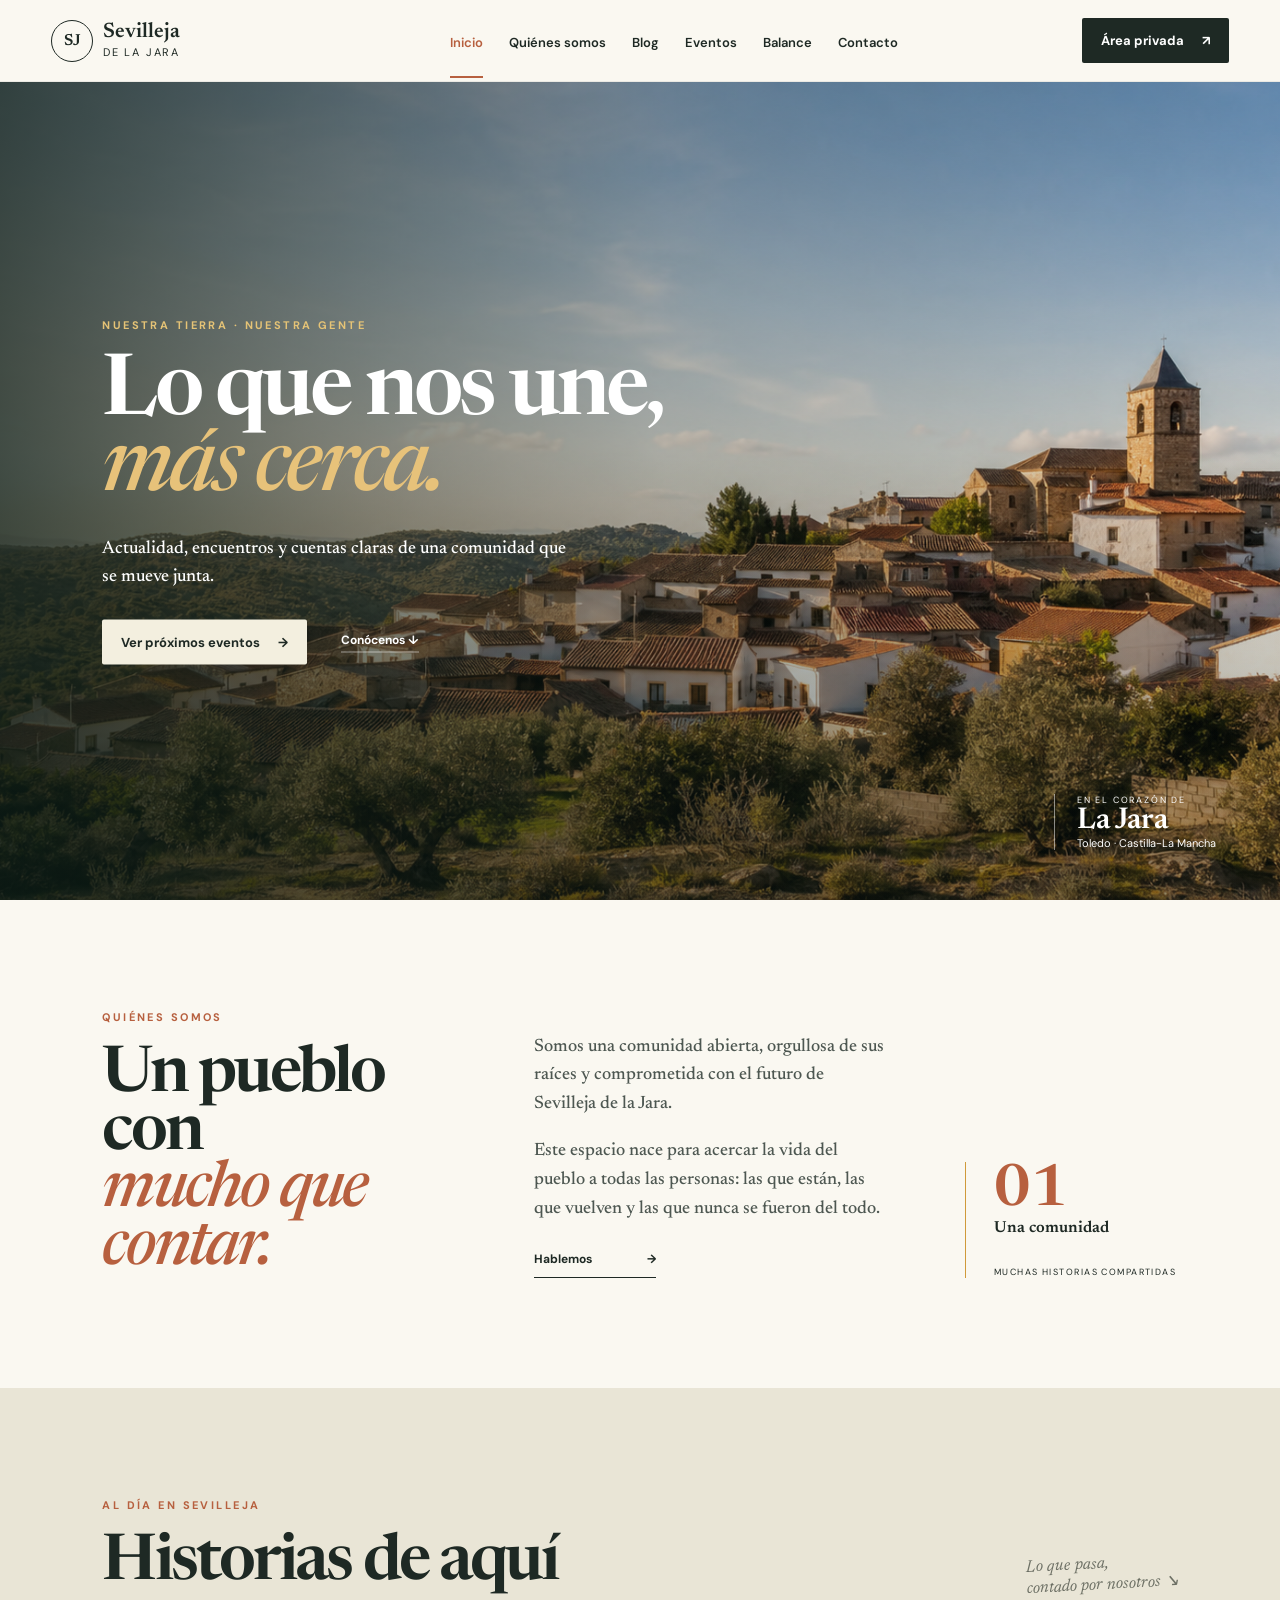
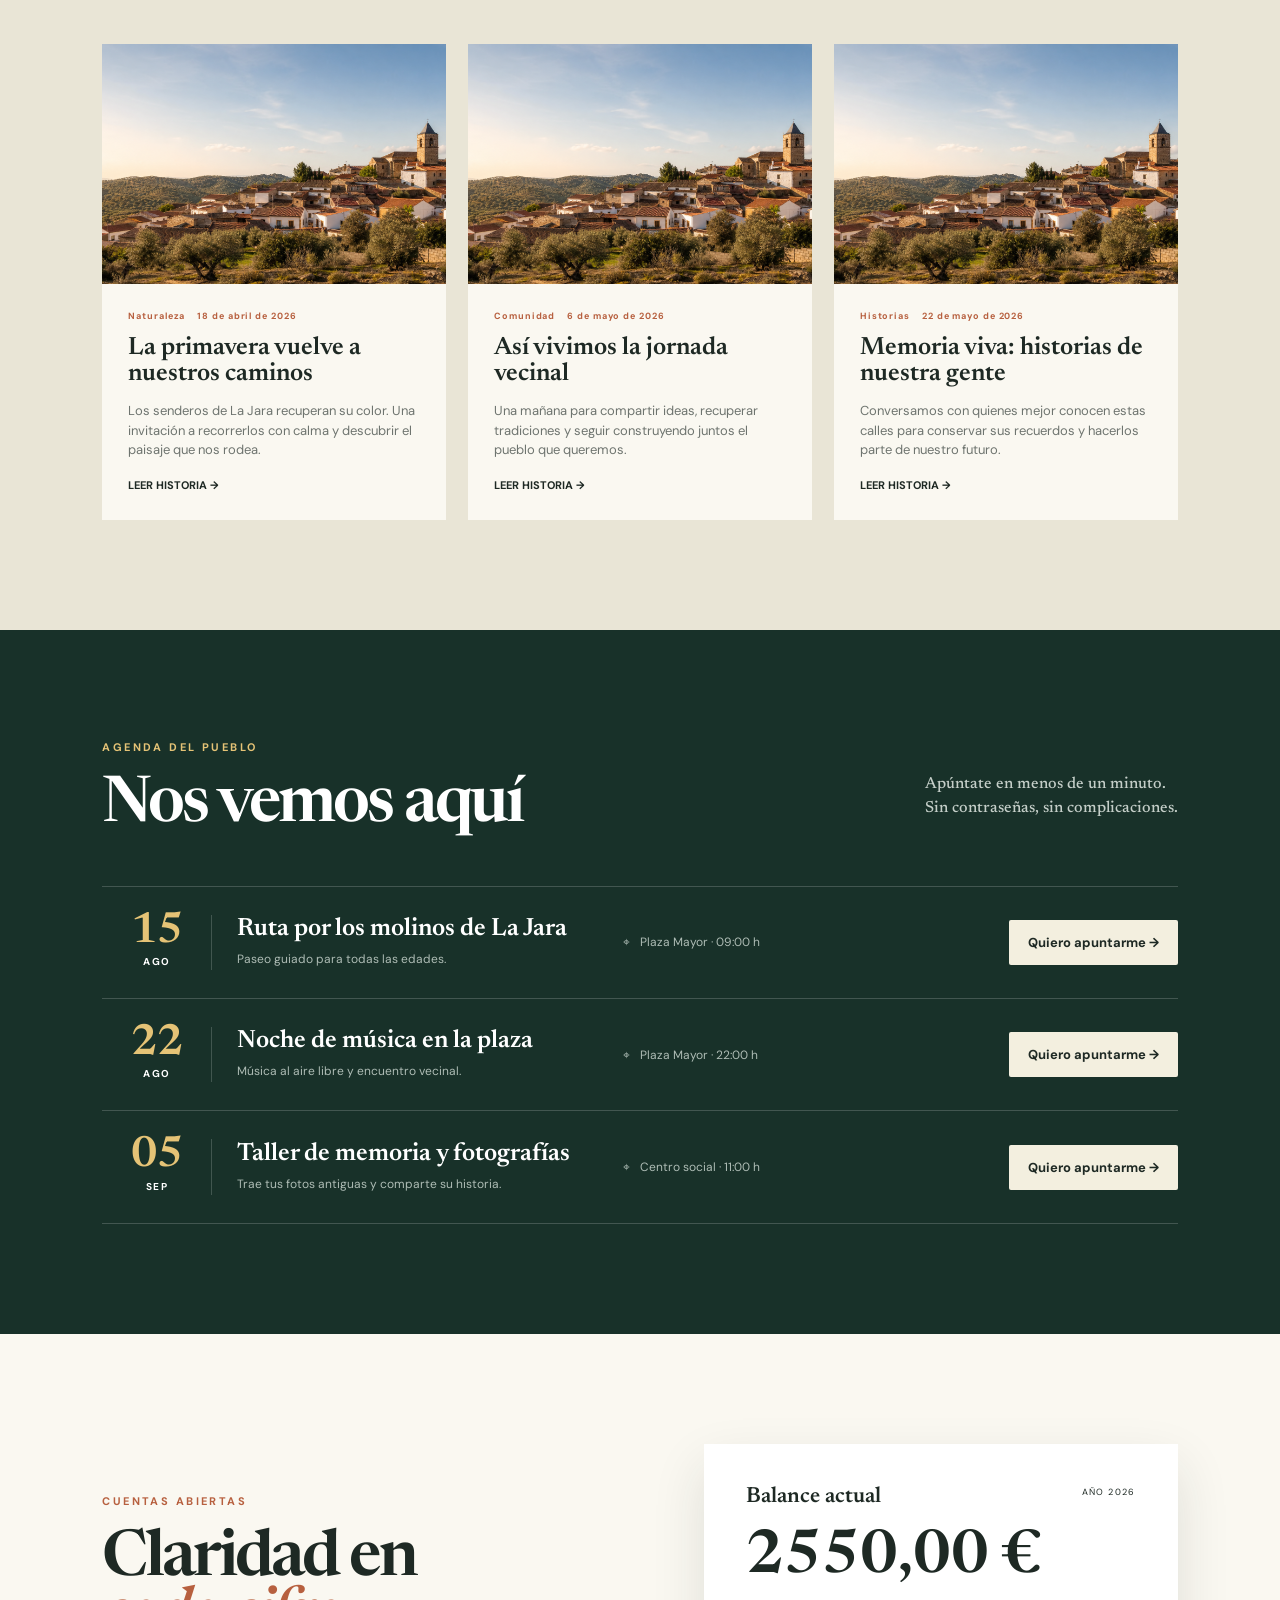
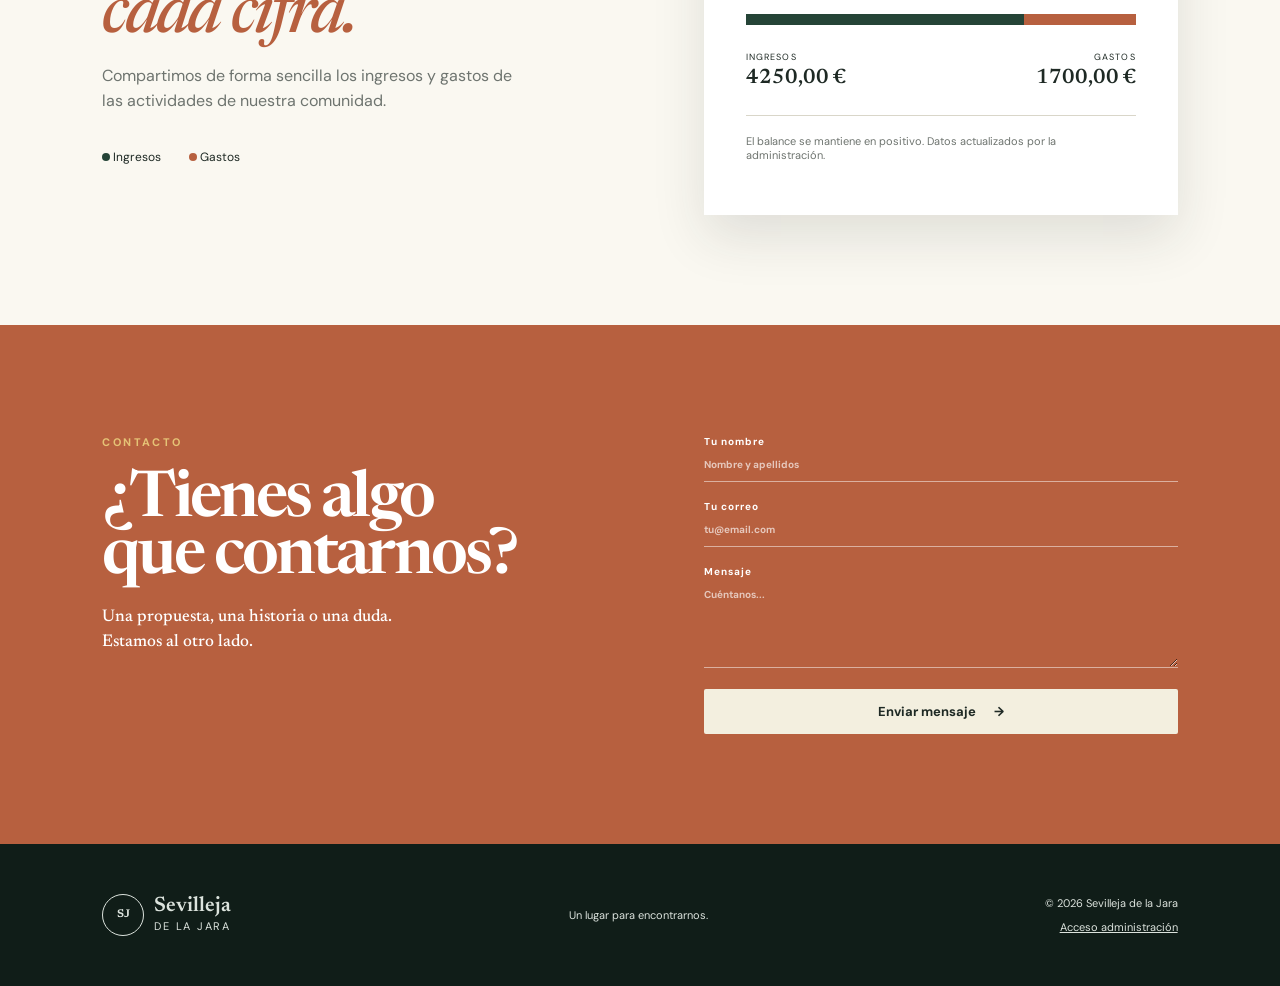
==== index.html @ 6215ba1a "Add files via upload Primera versión de la web" ====
<!doctype html>
<html lang="es">
<head>
  <meta charset="UTF-8">
  <meta name="viewport" content="width=device-width, initial-scale=1.0">
  <meta name="description" content="Portal vecinal de Sevilleja de la Jara: actualidad, eventos y cuentas abiertas.">
  <title>Sevilleja de la Jara · Portal vecinal</title>
  <link rel="preconnect" href="https://fonts.googleapis.com">
  <link rel="preconnect" href="https://fonts.gstatic.com" crossorigin>
  <link href="https://fonts.googleapis.com/css2?family=DM+Sans:wght@400;500;600;700&family=Newsreader:opsz,wght@6..72,500;6..72,600&display=swap" rel="stylesheet">
  <link rel="stylesheet" href="styles.css">
</head>
<body>
  <header class="site-header" id="inicio">
    <a class="brand" href="#inicio" aria-label="Ir al inicio">
      <span class="brand-mark">SJ</span>
      <span><strong>Sevilleja</strong><small>de la Jara</small></span>
    </a>
    <button class="menu-toggle" aria-expanded="false" aria-label="Abrir menú">☰</button>
    <nav class="main-nav" aria-label="Navegación principal">
      <a href="#inicio" class="active">Inicio</a><a href="#quienes">Quiénes somos</a><a href="#blog">Blog</a><a href="#eventos">Eventos</a><a href="#balance">Balance</a><a href="#contacto">Contacto</a>
    </nav>
    <button class="btn btn-dark admin-open">Área privada <span>↗</span></button>
  </header>

  <main>
    <section class="hero">
      <img src="assets/sevilleja-hero.png" alt="Paisaje rural de Sevilleja de la Jara al atardecer">
      <div class="hero-shade"></div>
      <div class="hero-content">
        <span class="eyebrow light">NUESTRA TIERRA · NUESTRA GENTE</span>
        <h1>Lo que nos une,<br><em>más cerca.</em></h1>
        <p>Actualidad, encuentros y cuentas claras de una comunidad que se mueve junta.</p>
        <div class="hero-actions"><a class="btn btn-cream" href="#eventos">Ver próximos eventos <span>→</span></a><a class="text-link" href="#quienes">Conócenos ↓</a></div>
      </div>
      <div class="hero-fact"><small>EN EL CORAZÓN DE</small><strong>La Jara</strong><span>Toledo · Castilla-La Mancha</span></div>
    </section>

    <section class="intro section" id="quienes">
      <div><span class="eyebrow">QUIÉNES SOMOS</span><h2>Un pueblo con<br><em>mucho que contar.</em></h2></div>
      <div class="intro-copy"><p>Somos una comunidad abierta, orgullosa de sus raíces y comprometida con el futuro de Sevilleja de la Jara.</p><p>Este espacio nace para acercar la vida del pueblo a todas las personas: las que están, las que vuelven y las que nunca se fueron del todo.</p><a href="#contacto" class="arrow-link">Hablemos <span>→</span></a></div>
      <div class="stat"><strong>01</strong><span>Una comunidad</span><small>MUCHAS HISTORIAS COMPARTIDAS</small></div>
    </section>

    <section class="blog-section section" id="blog">
      <div class="section-heading"><div><span class="eyebrow">AL DÍA EN SEVILLEJA</span><h2>Historias de aquí</h2></div><span class="hand-note">Lo que pasa,<br>contado por nosotros ↘</span></div>
      <div id="blogGrid" class="blog-grid"></div>
    </section>

    <section class="events-section section" id="eventos">
      <div class="section-heading inverse"><div><span class="eyebrow light">AGENDA DEL PUEBLO</span><h2>Nos vemos aquí</h2></div><p>Apúntate en menos de un minuto.<br>Sin contraseñas, sin complicaciones.</p></div>
      <div id="eventsList" class="events-list"></div>
    </section>

    <section class="balance-section section" id="balance">
      <div class="balance-copy"><span class="eyebrow">CUENTAS ABIERTAS</span><h2>Claridad en<br><em>cada cifra.</em></h2><p>Compartimos de forma sencilla los ingresos y gastos de las actividades de nuestra comunidad.</p><div class="balance-legend"><span><i class="dot income"></i> Ingresos</span><span><i class="dot expense"></i> Gastos</span></div></div>
      <div class="balance-card">
        <div class="balance-top"><span>Balance actual</span><small id="balancePeriod">AÑO 2026</small></div>
        <strong id="netBalance">0,00 €</strong>
        <div class="bar"><i id="incomeBar"></i><i id="expenseBar"></i></div>
        <div class="balance-numbers"><span><small>INGRESOS</small><b id="totalIncome">0,00 €</b></span><span><small>GASTOS</small><b id="totalExpense">0,00 €</b></span></div>
        <p id="balanceMessage">Datos actualizados por la administración.</p>
      </div>
    </section>

    <section class="contact-section section" id="contacto">
      <div><span class="eyebrow light">CONTACTO</span><h2>¿Tienes algo<br>que contarnos?</h2><p>Una propuesta, una historia o una duda.<br>Estamos al otro lado.</p></div>
      <form id="contactForm" class="contact-form"><label>Tu nombre<input required name="name" placeholder="Nombre y apellidos"></label><label>Tu correo<input required type="email" name="email" placeholder="tu@email.com"></label><label>Mensaje<textarea required name="message" placeholder="Cuéntanos..."></textarea></label><button class="btn btn-cream" type="submit">Enviar mensaje <span>→</span></button></form>
    </section>
  </main>

  <footer><a class="brand footer-brand" href="#inicio"><span class="brand-mark">SJ</span><span><strong>Sevilleja</strong><small>de la Jara</small></span></a><p>Un lugar para encontrarnos.</p><div><span>© <span id="year"></span> Sevilleja de la Jara</span><button class="link-button admin-open">Acceso administración</button></div></footer>

  <div class="modal" id="signupModal" aria-hidden="true"><div class="modal-backdrop" data-close></div><section class="modal-card"><button class="modal-close" data-close aria-label="Cerrar">×</button><span class="eyebrow">INSCRIPCIÓN</span><h3 id="signupTitle">Apúntate al evento</h3><p>Solo necesitamos tres datos. No tendrás que crear una cuenta.</p><form id="signupForm"><input type="hidden" name="eventId"><div class="form-grid"><label>Nombre<input name="firstName" required autocomplete="given-name"></label><label>Apellidos<input name="lastName" required autocomplete="family-name"></label></div><label>Fecha de nacimiento<input type="date" name="birthDate" required></label><label class="check"><input type="checkbox" required> <span>Acepto el uso de estos datos únicamente para gestionar mi participación en el evento.</span></label><button class="btn btn-dark full" type="submit">Confirmar inscripción</button></form></section></div>

  <div class="modal" id="adminModal" aria-hidden="true"><div class="modal-backdrop" data-close></div><section class="modal-card login-card"><button class="modal-close" data-close aria-label="Cerrar">×</button><span class="brand-mark large">SJ</span><span class="eyebrow">ÁREA PRIVADA</span><h3>Hola de nuevo</h3><p>Acceso exclusivo para administración.</p><form id="loginForm"><label>Usuario<input name="username" required autocomplete="username"></label><label>Contraseña<input type="password" name="password" required autocomplete="current-password"></label><p class="login-hint">Demo: admin / Sevilleja2026</p><button class="btn btn-dark full" type="submit">Entrar al panel</button></form></section></div>

  <div id="adminPanel" class="admin-panel" aria-hidden="true">
    <aside><a class="brand admin-brand" href="#"><span class="brand-mark">SJ</span><span><strong>Sevilleja</strong><small>Administración</small></span></a><nav><button class="admin-tab active" data-tab="overview">⌂ Resumen</button><button class="admin-tab" data-tab="posts">✎ Blog</button><button class="admin-tab" data-tab="events">◫ Eventos</button><button class="admin-tab" data-tab="attendees">♙ Inscripciones</button><button class="admin-tab" data-tab="accounts">◒ Balance</button></nav><button id="logoutBtn" class="logout">Cerrar sesión →</button></aside>
    <main class="admin-main"><header><div><small>PANEL DE ADMINISTRACIÓN</small><h2 id="adminTitle">Buenos días</h2></div><button id="closeAdmin" class="btn btn-outline">Ver web pública ↗</button></header><div id="adminContent"></div></main>
  </div>

  <div id="toast" class="toast" role="status"></div>
  <script src="app.js"></script>
</body>
</html>
---- styles.css ----
:root{--ink:#1e2924;--green:#254437;--deep:#183129;--sage:#8e9b78;--cream:#f3efdf;--paper:#faf8f1;--ochre:#d09a3b;--terra:#b7603f;--line:#d9d6c9;--white:#fff;--muted:#6e746f;--danger:#a74637}*{box-sizing:border-box}html{scroll-behavior:smooth}body{margin:0;color:var(--ink);background:var(--paper);font-family:"DM Sans",sans-serif}button,input,textarea,select{font:inherit}button,a{color:inherit}a{text-decoration:none}.site-header{height:82px;display:flex;align-items:center;padding:0 4vw;background:var(--paper);position:sticky;top:0;z-index:30;border-bottom:1px solid rgba(0,0,0,.06)}.brand{display:flex;align-items:center;gap:10px;min-width:215px}.brand-mark{display:grid;place-items:center;width:42px;height:42px;border:1px solid currentColor;border-radius:50%;font-family:Newsreader,serif;font-weight:600}.brand strong,.brand small{display:block;line-height:1.05}.brand strong{font:600 21px/1 Newsreader,serif}.brand small{font-size:11px;text-transform:uppercase;letter-spacing:.16em;margin-top:4px}.main-nav{display:flex;gap:26px;align-items:center;margin:auto}.main-nav a{font-size:13px;font-weight:600;padding:31px 0 25px;border-bottom:2px solid transparent}.main-nav a:hover,.main-nav a.active{color:var(--terra);border-color:var(--terra)}.btn{border:0;padding:14px 19px;border-radius:2px;font-weight:700;font-size:13px;cursor:pointer;display:inline-flex;align-items:center;justify-content:center;gap:18px}.btn-dark{background:var(--ink);color:white}.btn-dark:hover{background:var(--terra)}.btn-cream{background:var(--cream);color:var(--ink)}.btn-outline{background:white;border:1px solid var(--line)}.menu-toggle{display:none;border:0;background:none;font-size:23px}.hero{min-height:680px;height:calc(100vh - 82px);position:relative;color:white;overflow:hidden}.hero>img{width:100%;height:100%;object-fit:cover}.hero-shade{position:absolute;inset:0;background:linear-gradient(90deg,rgba(12,28,22,.78) 0%,rgba(17,30,24,.28) 52%,rgba(10,20,18,.08)),linear-gradient(0deg,rgba(13,25,20,.35),transparent 55%)}.hero-content{position:absolute;left:8vw;top:50%;transform:translateY(-50%);max-width:680px}.eyebrow{font-size:11px;font-weight:700;letter-spacing:.22em;color:var(--terra);display:block;margin-bottom:24px}.eyebrow.light{color:#e5c376}.hero h1,.section h2{font:600 clamp(52px,6.6vw,96px)/.9 Newsreader,serif;margin:0;letter-spacing:-.045em}.hero h1 em,.section h2 em{font-weight:500;color:#e7c27a}.hero p{font:500 18px/1.55 Newsreader,serif;max-width:470px;margin:28px 0}.hero-actions{display:flex;align-items:center;gap:34px}.text-link{font-size:12px;font-weight:700;border-bottom:1px solid rgba(255,255,255,.5);padding-bottom:4px}.hero-fact{position:absolute;right:5vw;bottom:50px;border-left:1px solid rgba(255,255,255,.5);padding-left:22px;display:flex;flex-direction:column}.hero-fact small{font-size:9px;letter-spacing:.2em}.hero-fact strong{font:600 30px Newsreader,serif}.hero-fact span{font-size:11px}.section{padding:110px 8vw}.intro{display:grid;grid-template-columns:1fr 1fr .6fr;gap:6vw;align-items:end}.intro h2,.balance-copy h2{font-size:clamp(48px,5vw,72px)}.intro h2 em,.balance-copy h2 em{color:var(--terra)}.intro-copy p{font:500 18px/1.6 Newsreader,serif;color:#4d5751}.arrow-link{display:inline-flex;gap:55px;border-bottom:1px solid var(--ink);padding:10px 0;font-size:12px;font-weight:700}.stat{border-left:1px solid var(--ochre);padding-left:28px;display:flex;flex-direction:column}.stat strong{font:600 58px Newsreader,serif;color:var(--terra)}.stat span{font:600 16px Newsreader,serif}.stat small{margin-top:30px;font-size:9px;letter-spacing:.16em}.blog-section{background:#e9e5d6}.section-heading{display:flex;justify-content:space-between;align-items:end;margin-bottom:50px}.section-heading h2{font-size:clamp(47px,5vw,70px)}.hand-note{font:italic 17px Newsreader,serif;transform:rotate(-3deg);color:#6c6f64}.blog-grid{display:grid;grid-template-columns:repeat(3,1fr);gap:22px}.post-card{background:var(--paper);min-width:0}.post-image{height:240px;overflow:hidden;background:#ccd3c8}.post-image img{width:100%;height:100%;object-fit:cover;transition:.5s}.post-card:hover img{transform:scale(1.03)}.post-body{padding:26px}.post-meta{display:flex;gap:12px;font-size:9px;font-weight:700;letter-spacing:.1em;color:var(--terra)}.post-body h3{font:600 25px/1.05 Newsreader,serif;margin:14px 0 10px}.post-body p{font-size:13px;line-height:1.5;color:var(--muted);display:-webkit-box;-webkit-line-clamp:3;-webkit-box-orient:vertical;overflow:hidden}.read-more{font-size:11px;font-weight:700}.events-section{background:var(--deep);color:white}.inverse p{font:500 16px/1.5 Newsreader,serif;color:#c4cec8}.events-list{border-top:1px solid rgba(255,255,255,.18)}.event-row{display:grid;grid-template-columns:110px 1fr 1fr auto;gap:25px;align-items:center;padding:28px 0;border-bottom:1px solid rgba(255,255,255,.18)}.event-date{text-align:center;border-right:1px solid rgba(255,255,255,.18)}.event-date strong{display:block;font:600 43px/.8 Newsreader,serif;color:#e5c376}.event-date span{font-size:10px;font-weight:700;letter-spacing:.15em}.event-info h3{font:600 25px Newsreader,serif;margin:0 0 5px}.event-info span,.event-place{font-size:12px;color:#aebcb5}.event-place{display:flex;gap:10px}.balance-section{display:grid;grid-template-columns:1fr 1fr;gap:10vw;align-items:center}.balance-copy p{max-width:430px;color:var(--muted);line-height:1.6}.balance-legend{display:flex;gap:28px;margin-top:35px;font-size:12px}.dot{display:inline-block;width:8px;height:8px;border-radius:50%}.dot.income{background:var(--green)}.dot.expense{background:var(--terra)}.balance-card{background:white;box-shadow:0 22px 50px rgba(34,45,39,.12);padding:42px}.balance-top,.balance-numbers{display:flex;justify-content:space-between}.balance-top span{font:600 22px Newsreader,serif}.balance-top small{font-size:9px;letter-spacing:.15em}.balance-card>strong{font:600 60px Newsreader,serif;display:block;margin:20px 0}.bar{height:11px;display:flex;margin:26px 0}.bar i:first-child{background:var(--green)}.bar i:last-child{background:var(--terra)}.balance-numbers small,.balance-numbers b{display:block}.balance-numbers small{font-size:9px;letter-spacing:.12em}.balance-numbers b{font:600 21px Newsreader,serif;margin-top:5px}.balance-numbers span:last-child{text-align:right}.balance-card>p{font-size:11px;color:var(--muted);border-top:1px solid var(--line);padding-top:18px;margin-top:26px}.contact-section{background:var(--terra);color:white;display:grid;grid-template-columns:1fr 1fr;gap:10vw}.contact-section h2{font-size:clamp(50px,5vw,72px)}.contact-section>div>p{font:500 17px/1.5 Newsreader,serif}.contact-form,.modal form,.admin-form{display:flex;flex-direction:column;gap:18px}.contact-form label,.modal label,.admin-form label{font-size:10px;font-weight:700;letter-spacing:.1em}.contact-form input,.contact-form textarea{border:0;border-bottom:1px solid rgba(255,255,255,.5);background:transparent;color:white;padding:10px 0;outline:none;width:100%}.contact-form ::placeholder{color:rgba(255,255,255,.65)}textarea{min-height:90px;resize:vertical}footer{background:#101d18;color:#dce3dd;padding:50px 8vw;display:flex;align-items:center;justify-content:space-between;font-size:11px}.footer-brand{min-width:0}footer>div{display:flex;flex-direction:column;align-items:end;gap:10px}.link-button{background:none;border:0;color:inherit;padding:0;text-decoration:underline;cursor:pointer}.modal{position:fixed;inset:0;z-index:80;display:none;place-items:center;padding:20px}.modal.open{display:grid}.modal-backdrop{position:absolute;inset:0;background:rgba(10,20,16,.72);backdrop-filter:blur(5px)}.modal-card{position:relative;background:var(--paper);padding:45px;width:min(550px,100%);max-height:90vh;overflow:auto;box-shadow:0 25px 70px rgba(0,0,0,.3)}.modal-close{position:absolute;right:18px;top:12px;border:0;background:none;font-size:28px;cursor:pointer}.modal-card h3{font:600 38px Newsreader,serif;margin:0}.modal-card>p{color:var(--muted);font-size:13px;margin-bottom:28px}.modal input,.modal textarea,.admin-form input,.admin-form textarea,.admin-form select{padding:12px;border:1px solid var(--line);background:white;width:100%;margin-top:7px}.form-grid{display:grid;grid-template-columns:1fr 1fr;gap:14px}.check{display:flex;gap:8px;align-items:start;line-height:1.4;letter-spacing:0!important;font-weight:500!important}.check input{width:auto;margin-top:2px}.full{width:100%}.login-card{text-align:center;max-width:430px}.login-card form{text-align:left}.brand-mark.large{margin:0 auto 24px;width:56px;height:56px}.login-hint{background:#ece8da;padding:10px;text-align:center;font-size:11px;color:#6e7069}.toast{position:fixed;right:25px;bottom:25px;z-index:120;background:var(--ink);color:white;padding:15px 22px;border-radius:3px;transform:translateY(120px);opacity:0;transition:.3s;box-shadow:0 8px 30px rgba(0,0,0,.25);font-size:13px}.toast.show{transform:none;opacity:1}.admin-panel{display:none;position:fixed;inset:0;z-index:70;background:#f5f3ec}.admin-panel.open{display:grid;grid-template-columns:240px 1fr}.admin-panel aside{background:var(--deep);color:white;padding:28px 20px;display:flex;flex-direction:column}.admin-brand{padding:0 10px 30px;min-width:0}.admin-panel aside nav{display:flex;flex-direction:column;gap:5px;margin-top:20px}.admin-tab,.logout{border:0;background:none;color:#bdc9c3;text-align:left;padding:13px;border-radius:3px;cursor:pointer;font-size:13px}.admin-tab:hover,.admin-tab.active{background:rgba(255,255,255,.1);color:white}.logout{margin-top:auto}.admin-main{overflow:auto;padding:0 4vw 50px}.admin-main>header{height:105px;display:flex;align-items:center;justify-content:space-between;border-bottom:1px solid var(--line)}.admin-main header small{font-size:9px;letter-spacing:.15em}.admin-main header h2{font:600 30px Newsreader,serif;margin:3px 0}.admin-dashboard{padding-top:35px}.admin-stats{display:grid;grid-template-columns:repeat(4,1fr);gap:16px}.admin-stat{background:white;padding:22px;border:1px solid #ebe8df}.admin-stat small{font-size:9px;letter-spacing:.12em;color:var(--muted)}.admin-stat strong{display:block;font:600 32px Newsreader,serif;margin-top:12px}.admin-grid{display:grid;grid-template-columns:1.4fr 1fr;gap:20px;margin-top:22px}.admin-box{background:white;padding:25px;border:1px solid #ebe8df}.admin-box h3,.admin-section-title h3{font:600 24px Newsreader,serif;margin:0 0 20px}.mini-row{padding:13px 0;border-top:1px solid #eee;display:flex;justify-content:space-between;gap:10px;font-size:12px}.admin-section-title{display:flex;justify-content:space-between;align-items:center;padding-top:35px}.data-table{width:100%;border-collapse:collapse;background:white;font-size:12px}.data-table th{text-align:left;background:#ece9df;padding:12px;font-size:9px;letter-spacing:.1em}.data-table td{padding:13px 12px;border-bottom:1px solid #eee}.actions{display:flex;gap:6px}.icon-btn{border:1px solid var(--line);background:white;padding:6px 9px;cursor:pointer}.icon-btn.danger{color:var(--danger)}.admin-form{background:white;padding:25px;border:1px solid #ebe8df;margin:20px 0}.admin-form .form-actions{display:flex;gap:10px;justify-content:flex-end}.empty{text-align:center;padding:50px;color:var(--muted);background:rgba(255,255,255,.06)}.tag{background:#e7ede9;color:var(--green);padding:4px 7px;font-size:10px}.amount-income{color:#347157}.amount-expense{color:var(--danger)}@media(max-width:1000px){.main-nav{display:none;position:absolute;top:82px;left:0;right:0;background:var(--paper);padding:20px 4vw;flex-direction:column;align-items:start;box-shadow:0 10px 20px rgba(0,0,0,.08)}.main-nav.open{display:flex}.main-nav a{padding:5px 0}.menu-toggle{display:block;margin-left:auto}.site-header>.btn{display:none}.intro{grid-template-columns:1fr 1fr}.stat{grid-column:2}.blog-grid{grid-template-columns:1fr 1fr}.admin-stats{grid-template-columns:1fr 1fr}}@media(max-width:700px){.site-header{height:70px}.brand{min-width:0}.hero{height:720px}.hero-content{left:7vw;right:7vw;top:46%}.hero h1{font-size:58px}.hero-fact{bottom:30px;left:7vw;right:auto}.section{padding:75px 7vw}.intro,.balance-section,.contact-section{grid-template-columns:1fr}.stat{grid-column:auto}.blog-grid{grid-template-columns:1fr}.post-image{height:220px}.section-heading{align-items:start}.hand-note{display:none}.event-row{grid-template-columns:70px 1fr;gap:16px}.event-place{grid-column:2}.event-row .btn{grid-column:2}.balance-card{padding:28px}.balance-card>strong{font-size:48px}.contact-section{gap:50px}footer{flex-direction:column;align-items:start;gap:30px}footer>div{align-items:start}.form-grid{grid-template-columns:1fr}.admin-panel.open{display:block}.admin-panel aside{height:auto;flex-direction:row;align-items:center;overflow-x:auto;padding:10px;position:sticky;top:0;z-index:3}.admin-brand,.logout{display:none}.admin-panel aside nav{flex-direction:row;margin:0}.admin-tab{white-space:nowrap}.admin-main{padding:0 15px 40px}.admin-main>header{height:85px}.admin-main>header .btn{padding:9px}.admin-stats{grid-template-columns:1fr 1fr}.admin-grid{grid-template-columns:1fr}.data-table{display:block;overflow-x:auto}.modal-card{padding:35px 24px}}
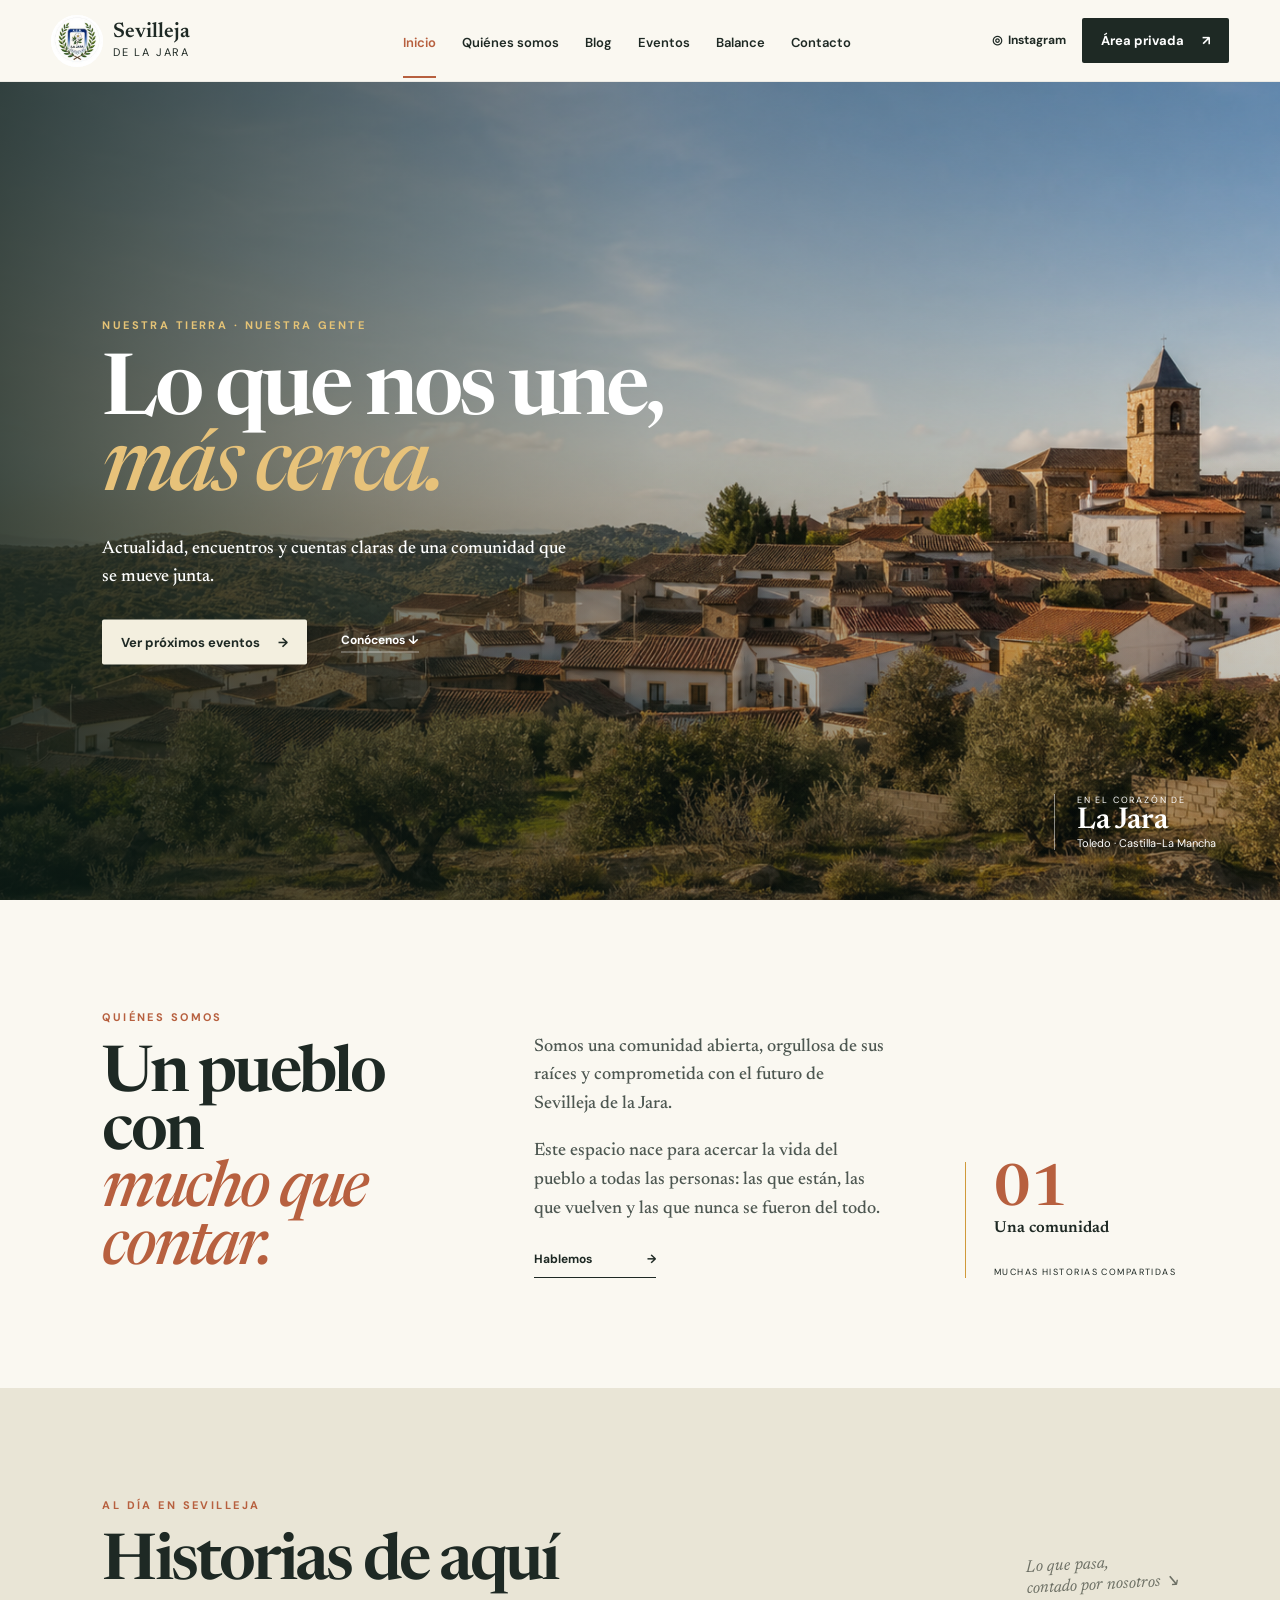
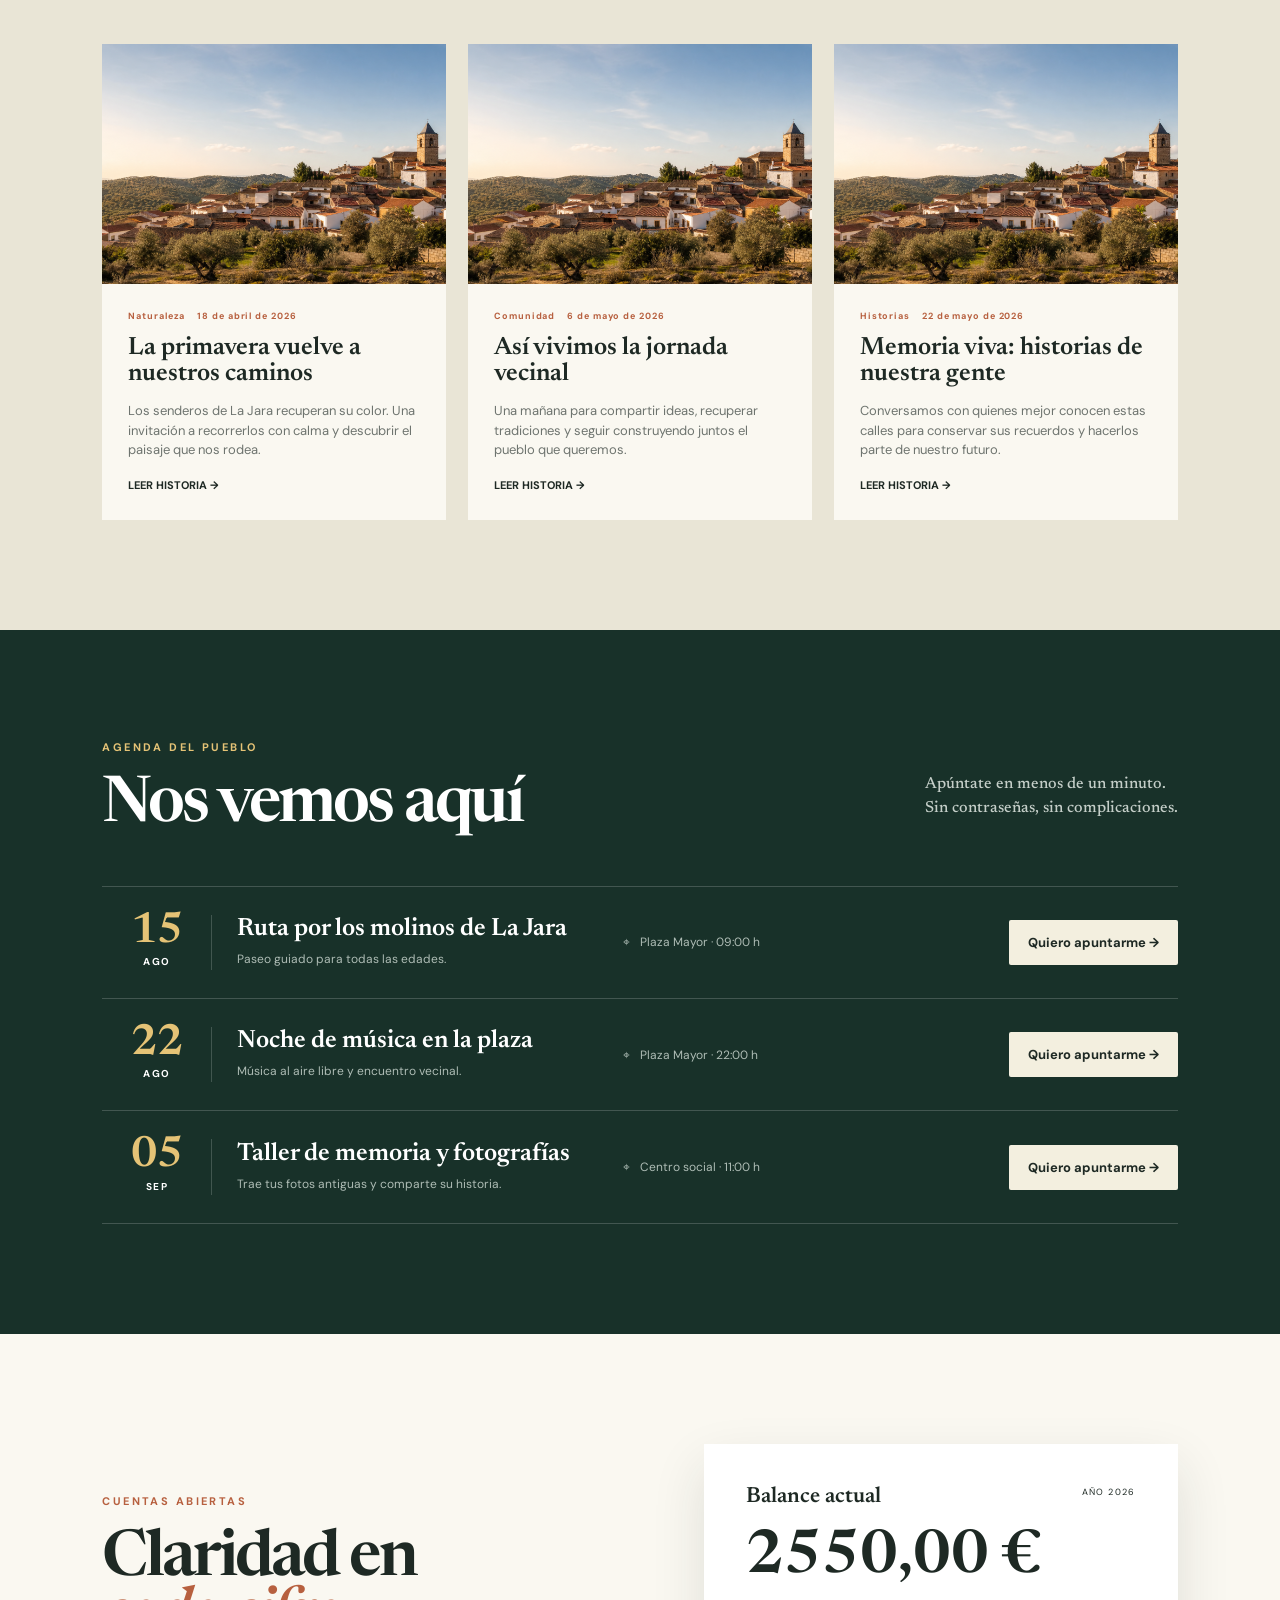
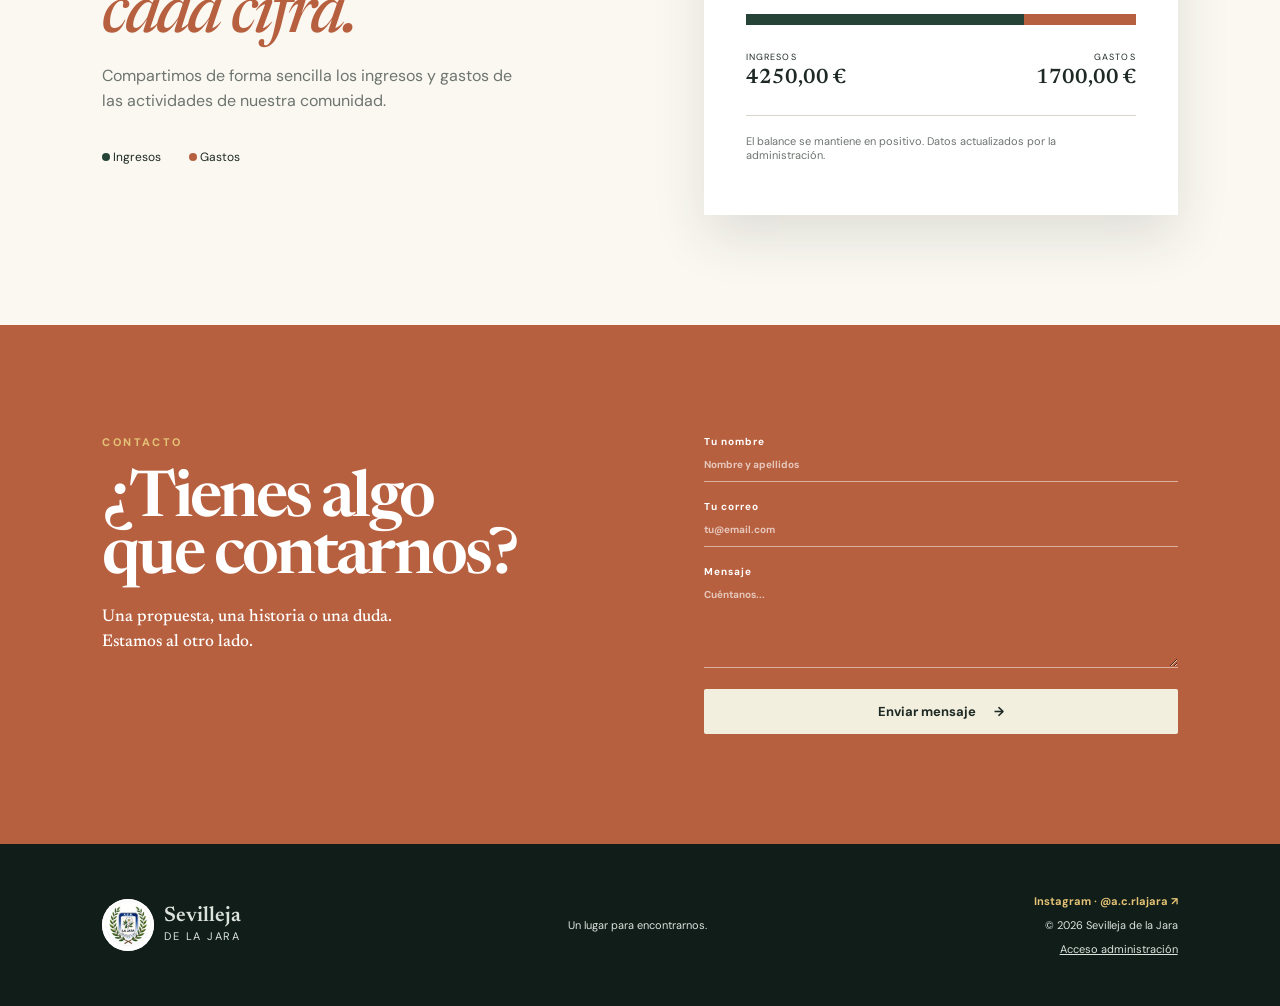
==== commit 93b660c5: "Add files via upload Añadir logotipo e Instagram de ACR La Jara" ====
--- a/index.html
+++ b/index.html
@@ -13,14 +13,17 @@
 <body>
   <header class="site-header" id="inicio">
     <a class="brand" href="#inicio" aria-label="Ir al inicio">
-      <span class="brand-mark">SJ</span>
+      <img class="brand-logo" src="assets/logo-acr-la-jara.png" alt="Logotipo de A.C.R. La Jara">
       <span><strong>Sevilleja</strong><small>de la Jara</small></span>
     </a>
     <button class="menu-toggle" aria-expanded="false" aria-label="Abrir menú">☰</button>
     <nav class="main-nav" aria-label="Navegación principal">
       <a href="#inicio" class="active">Inicio</a><a href="#quienes">Quiénes somos</a><a href="#blog">Blog</a><a href="#eventos">Eventos</a><a href="#balance">Balance</a><a href="#contacto">Contacto</a>
     </nav>
-    <button class="btn btn-dark admin-open">Área privada <span>↗</span></button>
+    <div class="header-actions">
+      <a class="instagram-button" href="https://www.instagram.com/a.c.rlajara/" target="_blank" rel="noopener noreferrer" aria-label="Instagram de A.C.R. La Jara">◎ <span>Instagram</span></a>
+      <button class="btn btn-dark admin-open">Área privada <span>↗</span></button>
+    </div>
   </header>
 
   <main>
@@ -69,14 +72,14 @@
     </section>
   </main>
 
-  <footer><a class="brand footer-brand" href="#inicio"><span class="brand-mark">SJ</span><span><strong>Sevilleja</strong><small>de la Jara</small></span></a><p>Un lugar para encontrarnos.</p><div><span>© <span id="year"></span> Sevilleja de la Jara</span><button class="link-button admin-open">Acceso administración</button></div></footer>
+  <footer><a class="brand footer-brand" href="#inicio"><img class="brand-logo" src="assets/logo-acr-la-jara.png" alt="Logotipo de A.C.R. La Jara"><span><strong>Sevilleja</strong><small>de la Jara</small></span></a><p>Un lugar para encontrarnos.</p><div><a class="footer-instagram" href="https://www.instagram.com/a.c.rlajara/" target="_blank" rel="noopener noreferrer">Instagram · @a.c.rlajara ↗</a><span>© <span id="year"></span> Sevilleja de la Jara</span><button class="link-button admin-open">Acceso administración</button></div></footer>
 
   <div class="modal" id="signupModal" aria-hidden="true"><div class="modal-backdrop" data-close></div><section class="modal-card"><button class="modal-close" data-close aria-label="Cerrar">×</button><span class="eyebrow">INSCRIPCIÓN</span><h3 id="signupTitle">Apúntate al evento</h3><p>Solo necesitamos tres datos. No tendrás que crear una cuenta.</p><form id="signupForm"><input type="hidden" name="eventId"><div class="form-grid"><label>Nombre<input name="firstName" required autocomplete="given-name"></label><label>Apellidos<input name="lastName" required autocomplete="family-name"></label></div><label>Fecha de nacimiento<input type="date" name="birthDate" required></label><label class="check"><input type="checkbox" required> <span>Acepto el uso de estos datos únicamente para gestionar mi participación en el evento.</span></label><button class="btn btn-dark full" type="submit">Confirmar inscripción</button></form></section></div>
 
-  <div class="modal" id="adminModal" aria-hidden="true"><div class="modal-backdrop" data-close></div><section class="modal-card login-card"><button class="modal-close" data-close aria-label="Cerrar">×</button><span class="brand-mark large">SJ</span><span class="eyebrow">ÁREA PRIVADA</span><h3>Hola de nuevo</h3><p>Acceso exclusivo para administración.</p><form id="loginForm"><label>Usuario<input name="username" required autocomplete="username"></label><label>Contraseña<input type="password" name="password" required autocomplete="current-password"></label><p class="login-hint">Demo: admin / Sevilleja2026</p><button class="btn btn-dark full" type="submit">Entrar al panel</button></form></section></div>
+  <div class="modal" id="adminModal" aria-hidden="true"><div class="modal-backdrop" data-close></div><section class="modal-card login-card"><button class="modal-close" data-close aria-label="Cerrar">×</button><img class="login-logo" src="assets/logo-acr-la-jara.png" alt="Logotipo de A.C.R. La Jara"><span class="eyebrow">ÁREA PRIVADA</span><h3>Hola de nuevo</h3><p>Acceso exclusivo para administración.</p><form id="loginForm"><label>Usuario<input name="username" required autocomplete="username"></label><label>Contraseña<input type="password" name="password" required autocomplete="current-password"></label><p class="login-hint">Demo: admin / Sevilleja2026</p><button class="btn btn-dark full" type="submit">Entrar al panel</button></form></section></div>
 
   <div id="adminPanel" class="admin-panel" aria-hidden="true">
-    <aside><a class="brand admin-brand" href="#"><span class="brand-mark">SJ</span><span><strong>Sevilleja</strong><small>Administración</small></span></a><nav><button class="admin-tab active" data-tab="overview">⌂ Resumen</button><button class="admin-tab" data-tab="posts">✎ Blog</button><button class="admin-tab" data-tab="events">◫ Eventos</button><button class="admin-tab" data-tab="attendees">♙ Inscripciones</button><button class="admin-tab" data-tab="accounts">◒ Balance</button></nav><button id="logoutBtn" class="logout">Cerrar sesión →</button></aside>
+    <aside><a class="brand admin-brand" href="#"><img class="brand-logo" src="assets/logo-acr-la-jara.png" alt="Logotipo de A.C.R. La Jara"><span><strong>Sevilleja</strong><small>Administración</small></span></a><nav><button class="admin-tab active" data-tab="overview">⌂ Resumen</button><button class="admin-tab" data-tab="posts">✎ Blog</button><button class="admin-tab" data-tab="events">◫ Eventos</button><button class="admin-tab" data-tab="attendees">♙ Inscripciones</button><button class="admin-tab" data-tab="accounts">◒ Balance</button></nav><button id="logoutBtn" class="logout">Cerrar sesión →</button></aside>
     <main class="admin-main"><header><div><small>PANEL DE ADMINISTRACIÓN</small><h2 id="adminTitle">Buenos días</h2></div><button id="closeAdmin" class="btn btn-outline">Ver web pública ↗</button></header><div id="adminContent"></div></main>
   </div>
 
--- a/styles.css
+++ b/styles.css
@@ -1 +1,11 @@
 :root{--ink:#1e2924;--green:#254437;--deep:#183129;--sage:#8e9b78;--cream:#f3efdf;--paper:#faf8f1;--ochre:#d09a3b;--terra:#b7603f;--line:#d9d6c9;--white:#fff;--muted:#6e746f;--danger:#a74637}*{box-sizing:border-box}html{scroll-behavior:smooth}body{margin:0;color:var(--ink);background:var(--paper);font-family:"DM Sans",sans-serif}button,input,textarea,select{font:inherit}button,a{color:inherit}a{text-decoration:none}.site-header{height:82px;display:flex;align-items:center;padding:0 4vw;background:var(--paper);position:sticky;top:0;z-index:30;border-bottom:1px solid rgba(0,0,0,.06)}.brand{display:flex;align-items:center;gap:10px;min-width:215px}.brand-mark{display:grid;place-items:center;width:42px;height:42px;border:1px solid currentColor;border-radius:50%;font-family:Newsreader,serif;font-weight:600}.brand strong,.brand small{display:block;line-height:1.05}.brand strong{font:600 21px/1 Newsreader,serif}.brand small{font-size:11px;text-transform:uppercase;letter-spacing:.16em;margin-top:4px}.main-nav{display:flex;gap:26px;align-items:center;margin:auto}.main-nav a{font-size:13px;font-weight:600;padding:31px 0 25px;border-bottom:2px solid transparent}.main-nav a:hover,.main-nav a.active{color:var(--terra);border-color:var(--terra)}.btn{border:0;padding:14px 19px;border-radius:2px;font-weight:700;font-size:13px;cursor:pointer;display:inline-flex;align-items:center;justify-content:center;gap:18px}.btn-dark{background:var(--ink);color:white}.btn-dark:hover{background:var(--terra)}.btn-cream{background:var(--cream);color:var(--ink)}.btn-outline{background:white;border:1px solid var(--line)}.menu-toggle{display:none;border:0;background:none;font-size:23px}.hero{min-height:680px;height:calc(100vh - 82px);position:relative;color:white;overflow:hidden}.hero>img{width:100%;height:100%;object-fit:cover}.hero-shade{position:absolute;inset:0;background:linear-gradient(90deg,rgba(12,28,22,.78) 0%,rgba(17,30,24,.28) 52%,rgba(10,20,18,.08)),linear-gradient(0deg,rgba(13,25,20,.35),transparent 55%)}.hero-content{position:absolute;left:8vw;top:50%;transform:translateY(-50%);max-width:680px}.eyebrow{font-size:11px;font-weight:700;letter-spacing:.22em;color:var(--terra);display:block;margin-bottom:24px}.eyebrow.light{color:#e5c376}.hero h1,.section h2{font:600 clamp(52px,6.6vw,96px)/.9 Newsreader,serif;margin:0;letter-spacing:-.045em}.hero h1 em,.section h2 em{font-weight:500;color:#e7c27a}.hero p{font:500 18px/1.55 Newsreader,serif;max-width:470px;margin:28px 0}.hero-actions{display:flex;align-items:center;gap:34px}.text-link{font-size:12px;font-weight:700;border-bottom:1px solid rgba(255,255,255,.5);padding-bottom:4px}.hero-fact{position:absolute;right:5vw;bottom:50px;border-left:1px solid rgba(255,255,255,.5);padding-left:22px;display:flex;flex-direction:column}.hero-fact small{font-size:9px;letter-spacing:.2em}.hero-fact strong{font:600 30px Newsreader,serif}.hero-fact span{font-size:11px}.section{padding:110px 8vw}.intro{display:grid;grid-template-columns:1fr 1fr .6fr;gap:6vw;align-items:end}.intro h2,.balance-copy h2{font-size:clamp(48px,5vw,72px)}.intro h2 em,.balance-copy h2 em{color:var(--terra)}.intro-copy p{font:500 18px/1.6 Newsreader,serif;color:#4d5751}.arrow-link{display:inline-flex;gap:55px;border-bottom:1px solid var(--ink);padding:10px 0;font-size:12px;font-weight:700}.stat{border-left:1px solid var(--ochre);padding-left:28px;display:flex;flex-direction:column}.stat strong{font:600 58px Newsreader,serif;color:var(--terra)}.stat span{font:600 16px Newsreader,serif}.stat small{margin-top:30px;font-size:9px;letter-spacing:.16em}.blog-section{background:#e9e5d6}.section-heading{display:flex;justify-content:space-between;align-items:end;margin-bottom:50px}.section-heading h2{font-size:clamp(47px,5vw,70px)}.hand-note{font:italic 17px Newsreader,serif;transform:rotate(-3deg);color:#6c6f64}.blog-grid{display:grid;grid-template-columns:repeat(3,1fr);gap:22px}.post-card{background:var(--paper);min-width:0}.post-image{height:240px;overflow:hidden;background:#ccd3c8}.post-image img{width:100%;height:100%;object-fit:cover;transition:.5s}.post-card:hover img{transform:scale(1.03)}.post-body{padding:26px}.post-meta{display:flex;gap:12px;font-size:9px;font-weight:700;letter-spacing:.1em;color:var(--terra)}.post-body h3{font:600 25px/1.05 Newsreader,serif;margin:14px 0 10px}.post-body p{font-size:13px;line-height:1.5;color:var(--muted);display:-webkit-box;-webkit-line-clamp:3;-webkit-box-orient:vertical;overflow:hidden}.read-more{font-size:11px;font-weight:700}.events-section{background:var(--deep);color:white}.inverse p{font:500 16px/1.5 Newsreader,serif;color:#c4cec8}.events-list{border-top:1px solid rgba(255,255,255,.18)}.event-row{display:grid;grid-template-columns:110px 1fr 1fr auto;gap:25px;align-items:center;padding:28px 0;border-bottom:1px solid rgba(255,255,255,.18)}.event-date{text-align:center;border-right:1px solid rgba(255,255,255,.18)}.event-date strong{display:block;font:600 43px/.8 Newsreader,serif;color:#e5c376}.event-date span{font-size:10px;font-weight:700;letter-spacing:.15em}.event-info h3{font:600 25px Newsreader,serif;margin:0 0 5px}.event-info span,.event-place{font-size:12px;color:#aebcb5}.event-place{display:flex;gap:10px}.balance-section{display:grid;grid-template-columns:1fr 1fr;gap:10vw;align-items:center}.balance-copy p{max-width:430px;color:var(--muted);line-height:1.6}.balance-legend{display:flex;gap:28px;margin-top:35px;font-size:12px}.dot{display:inline-block;width:8px;height:8px;border-radius:50%}.dot.income{background:var(--green)}.dot.expense{background:var(--terra)}.balance-card{background:white;box-shadow:0 22px 50px rgba(34,45,39,.12);padding:42px}.balance-top,.balance-numbers{display:flex;justify-content:space-between}.balance-top span{font:600 22px Newsreader,serif}.balance-top small{font-size:9px;letter-spacing:.15em}.balance-card>strong{font:600 60px Newsreader,serif;display:block;margin:20px 0}.bar{height:11px;display:flex;margin:26px 0}.bar i:first-child{background:var(--green)}.bar i:last-child{background:var(--terra)}.balance-numbers small,.balance-numbers b{display:block}.balance-numbers small{font-size:9px;letter-spacing:.12em}.balance-numbers b{font:600 21px Newsreader,serif;margin-top:5px}.balance-numbers span:last-child{text-align:right}.balance-card>p{font-size:11px;color:var(--muted);border-top:1px solid var(--line);padding-top:18px;margin-top:26px}.contact-section{background:var(--terra);color:white;display:grid;grid-template-columns:1fr 1fr;gap:10vw}.contact-section h2{font-size:clamp(50px,5vw,72px)}.contact-section>div>p{font:500 17px/1.5 Newsreader,serif}.contact-form,.modal form,.admin-form{display:flex;flex-direction:column;gap:18px}.contact-form label,.modal label,.admin-form label{font-size:10px;font-weight:700;letter-spacing:.1em}.contact-form input,.contact-form textarea{border:0;border-bottom:1px solid rgba(255,255,255,.5);background:transparent;color:white;padding:10px 0;outline:none;width:100%}.contact-form ::placeholder{color:rgba(255,255,255,.65)}textarea{min-height:90px;resize:vertical}footer{background:#101d18;color:#dce3dd;padding:50px 8vw;display:flex;align-items:center;justify-content:space-between;font-size:11px}.footer-brand{min-width:0}footer>div{display:flex;flex-direction:column;align-items:end;gap:10px}.link-button{background:none;border:0;color:inherit;padding:0;text-decoration:underline;cursor:pointer}.modal{position:fixed;inset:0;z-index:80;display:none;place-items:center;padding:20px}.modal.open{display:grid}.modal-backdrop{position:absolute;inset:0;background:rgba(10,20,16,.72);backdrop-filter:blur(5px)}.modal-card{position:relative;background:var(--paper);padding:45px;width:min(550px,100%);max-height:90vh;overflow:auto;box-shadow:0 25px 70px rgba(0,0,0,.3)}.modal-close{position:absolute;right:18px;top:12px;border:0;background:none;font-size:28px;cursor:pointer}.modal-card h3{font:600 38px Newsreader,serif;margin:0}.modal-card>p{color:var(--muted);font-size:13px;margin-bottom:28px}.modal input,.modal textarea,.admin-form input,.admin-form textarea,.admin-form select{padding:12px;border:1px solid var(--line);background:white;width:100%;margin-top:7px}.form-grid{display:grid;grid-template-columns:1fr 1fr;gap:14px}.check{display:flex;gap:8px;align-items:start;line-height:1.4;letter-spacing:0!important;font-weight:500!important}.check input{width:auto;margin-top:2px}.full{width:100%}.login-card{text-align:center;max-width:430px}.login-card form{text-align:left}.brand-mark.large{margin:0 auto 24px;width:56px;height:56px}.login-hint{background:#ece8da;padding:10px;text-align:center;font-size:11px;color:#6e7069}.toast{position:fixed;right:25px;bottom:25px;z-index:120;background:var(--ink);color:white;padding:15px 22px;border-radius:3px;transform:translateY(120px);opacity:0;transition:.3s;box-shadow:0 8px 30px rgba(0,0,0,.25);font-size:13px}.toast.show{transform:none;opacity:1}.admin-panel{display:none;position:fixed;inset:0;z-index:70;background:#f5f3ec}.admin-panel.open{display:grid;grid-template-columns:240px 1fr}.admin-panel aside{background:var(--deep);color:white;padding:28px 20px;display:flex;flex-direction:column}.admin-brand{padding:0 10px 30px;min-width:0}.admin-panel aside nav{display:flex;flex-direction:column;gap:5px;margin-top:20px}.admin-tab,.logout{border:0;background:none;color:#bdc9c3;text-align:left;padding:13px;border-radius:3px;cursor:pointer;font-size:13px}.admin-tab:hover,.admin-tab.active{background:rgba(255,255,255,.1);color:white}.logout{margin-top:auto}.admin-main{overflow:auto;padding:0 4vw 50px}.admin-main>header{height:105px;display:flex;align-items:center;justify-content:space-between;border-bottom:1px solid var(--line)}.admin-main header small{font-size:9px;letter-spacing:.15em}.admin-main header h2{font:600 30px Newsreader,serif;margin:3px 0}.admin-dashboard{padding-top:35px}.admin-stats{display:grid;grid-template-columns:repeat(4,1fr);gap:16px}.admin-stat{background:white;padding:22px;border:1px solid #ebe8df}.admin-stat small{font-size:9px;letter-spacing:.12em;color:var(--muted)}.admin-stat strong{display:block;font:600 32px Newsreader,serif;margin-top:12px}.admin-grid{display:grid;grid-template-columns:1.4fr 1fr;gap:20px;margin-top:22px}.admin-box{background:white;padding:25px;border:1px solid #ebe8df}.admin-box h3,.admin-section-title h3{font:600 24px Newsreader,serif;margin:0 0 20px}.mini-row{padding:13px 0;border-top:1px solid #eee;display:flex;justify-content:space-between;gap:10px;font-size:12px}.admin-section-title{display:flex;justify-content:space-between;align-items:center;padding-top:35px}.data-table{width:100%;border-collapse:collapse;background:white;font-size:12px}.data-table th{text-align:left;background:#ece9df;padding:12px;font-size:9px;letter-spacing:.1em}.data-table td{padding:13px 12px;border-bottom:1px solid #eee}.actions{display:flex;gap:6px}.icon-btn{border:1px solid var(--line);background:white;padding:6px 9px;cursor:pointer}.icon-btn.danger{color:var(--danger)}.admin-form{background:white;padding:25px;border:1px solid #ebe8df;margin:20px 0}.admin-form .form-actions{display:flex;gap:10px;justify-content:flex-end}.empty{text-align:center;padding:50px;color:var(--muted);background:rgba(255,255,255,.06)}.tag{background:#e7ede9;color:var(--green);padding:4px 7px;font-size:10px}.amount-income{color:#347157}.amount-expense{color:var(--danger)}@media(max-width:1000px){.main-nav{display:none;position:absolute;top:82px;left:0;right:0;background:var(--paper);padding:20px 4vw;flex-direction:column;align-items:start;box-shadow:0 10px 20px rgba(0,0,0,.08)}.main-nav.open{display:flex}.main-nav a{padding:5px 0}.menu-toggle{display:block;margin-left:auto}.site-header>.btn{display:none}.intro{grid-template-columns:1fr 1fr}.stat{grid-column:2}.blog-grid{grid-template-columns:1fr 1fr}.admin-stats{grid-template-columns:1fr 1fr}}@media(max-width:700px){.site-header{height:70px}.brand{min-width:0}.hero{height:720px}.hero-content{left:7vw;right:7vw;top:46%}.hero h1{font-size:58px}.hero-fact{bottom:30px;left:7vw;right:auto}.section{padding:75px 7vw}.intro,.balance-section,.contact-section{grid-template-columns:1fr}.stat{grid-column:auto}.blog-grid{grid-template-columns:1fr}.post-image{height:220px}.section-heading{align-items:start}.hand-note{display:none}.event-row{grid-template-columns:70px 1fr;gap:16px}.event-place{grid-column:2}.event-row .btn{grid-column:2}.balance-card{padding:28px}.balance-card>strong{font-size:48px}.contact-section{gap:50px}footer{flex-direction:column;align-items:start;gap:30px}footer>div{align-items:start}.form-grid{grid-template-columns:1fr}.admin-panel.open{display:block}.admin-panel aside{height:auto;flex-direction:row;align-items:center;overflow-x:auto;padding:10px;position:sticky;top:0;z-index:3}.admin-brand,.logout{display:none}.admin-panel aside nav{flex-direction:row;margin:0}.admin-tab{white-space:nowrap}.admin-main{padding:0 15px 40px}.admin-main>header{height:85px}.admin-main>header .btn{padding:9px}.admin-stats{grid-template-columns:1fr 1fr}.admin-grid{grid-template-columns:1fr}.data-table{display:block;overflow-x:auto}.modal-card{padding:35px 24px}}
+/* Identidad visual de A.C.R. La Jara e Instagram */
+.brand-logo{width:52px;height:52px;object-fit:contain;border-radius:50%;background:#fff;flex:0 0 auto}
+.header-actions{display:flex;align-items:center;gap:12px}
+.instagram-button{display:flex;align-items:center;gap:6px;padding:10px 4px;border-bottom:1px solid transparent;font-size:12px;font-weight:700}
+.instagram-button:hover{color:var(--terra);border-color:var(--terra)}
+.login-logo{display:block;width:92px;height:92px;object-fit:contain;border-radius:50%;margin:0 auto 22px;background:#fff}
+.footer-instagram{font-weight:700;color:#e5c376}
+.footer-instagram:hover{text-decoration:underline}
+@media(max-width:1000px){.header-actions .btn{display:none}}
+@media(max-width:700px){.brand-logo{width:46px;height:46px}.instagram-button span{display:none}.header-actions{margin-left:auto}.menu-toggle{margin-left:4px}}
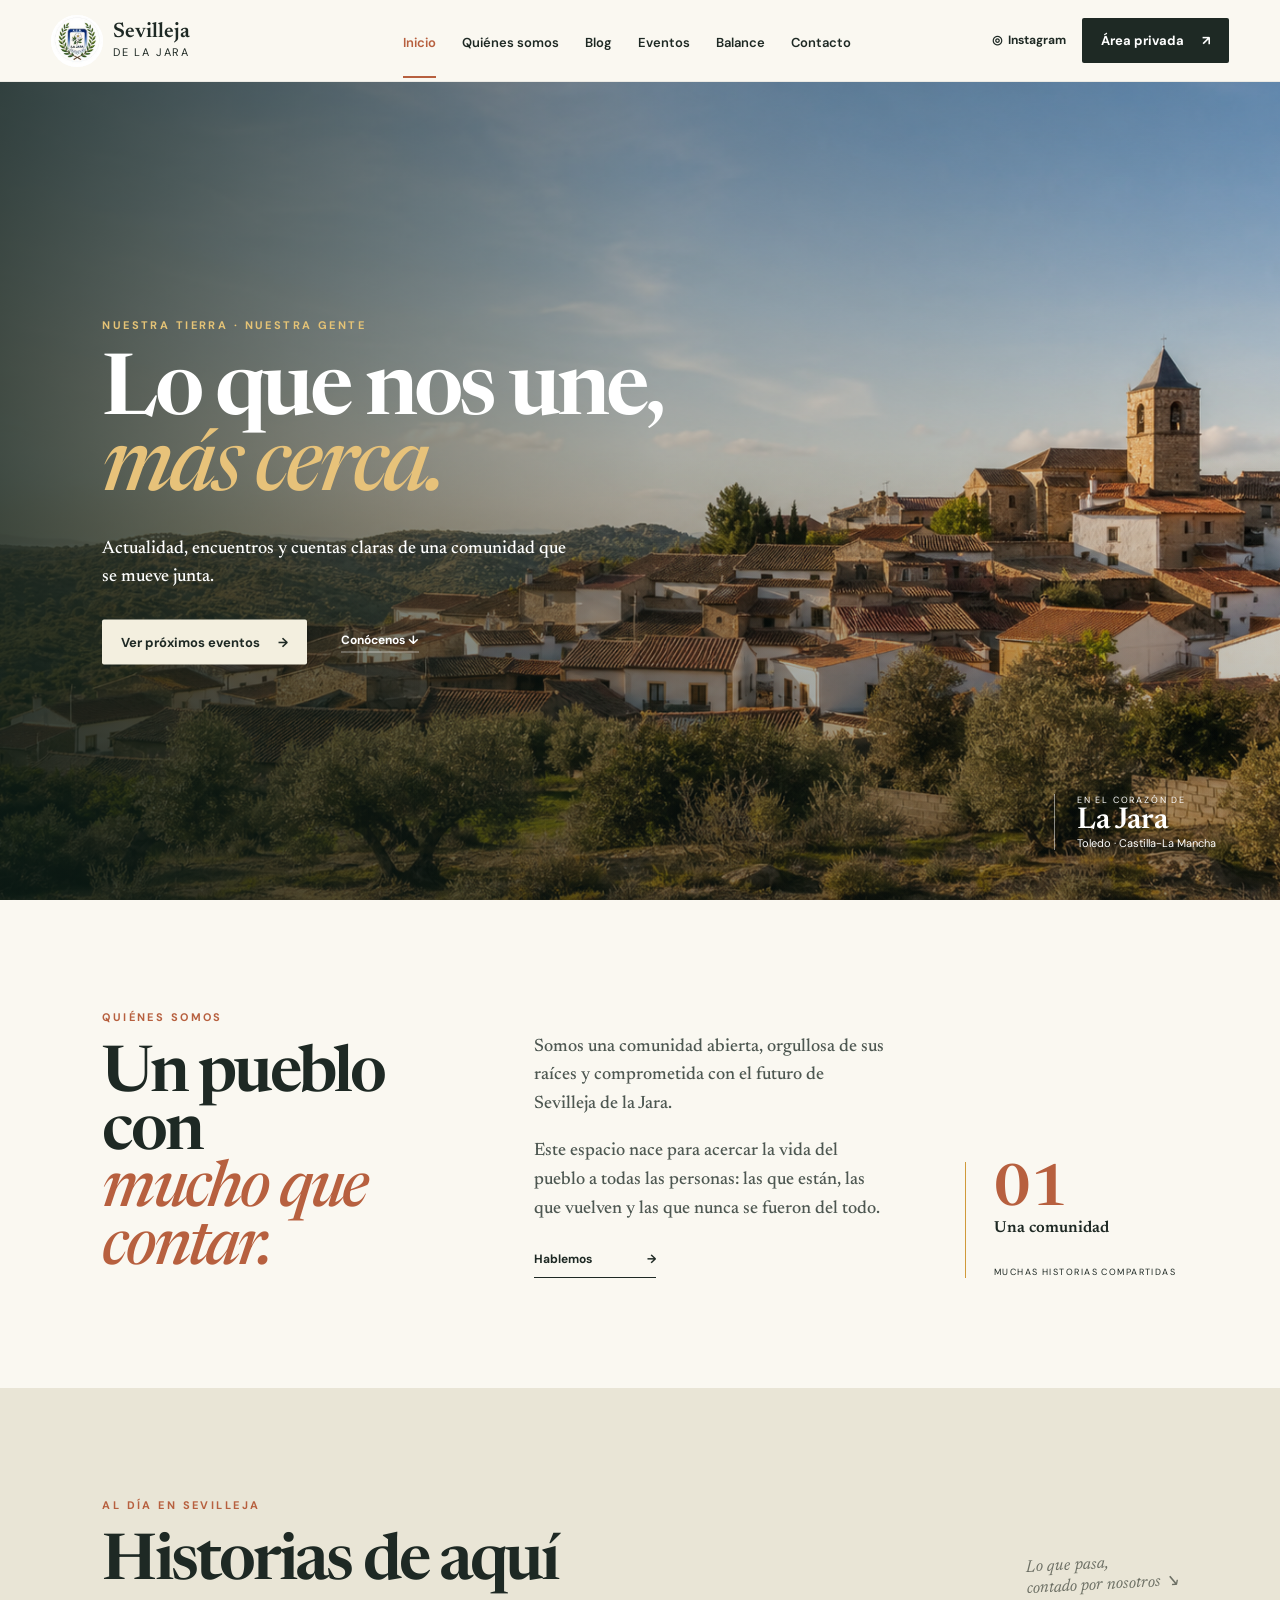
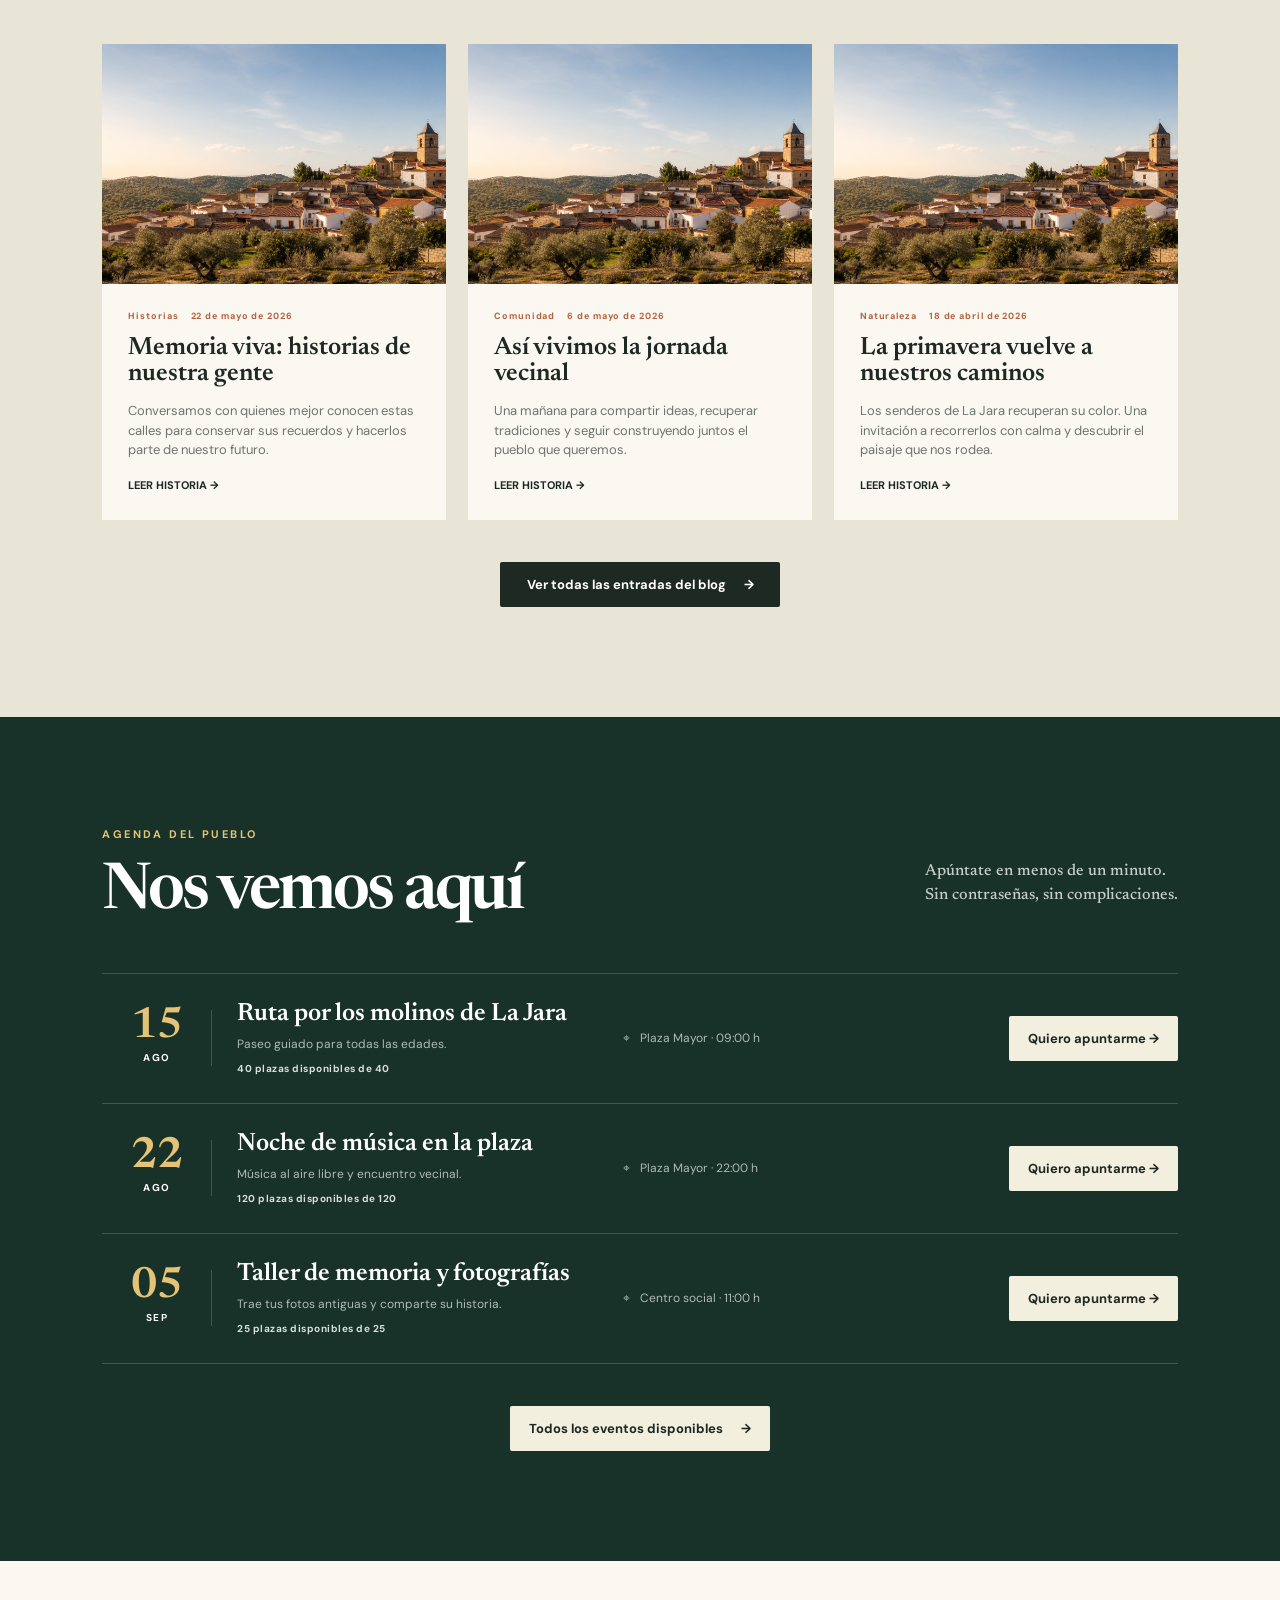
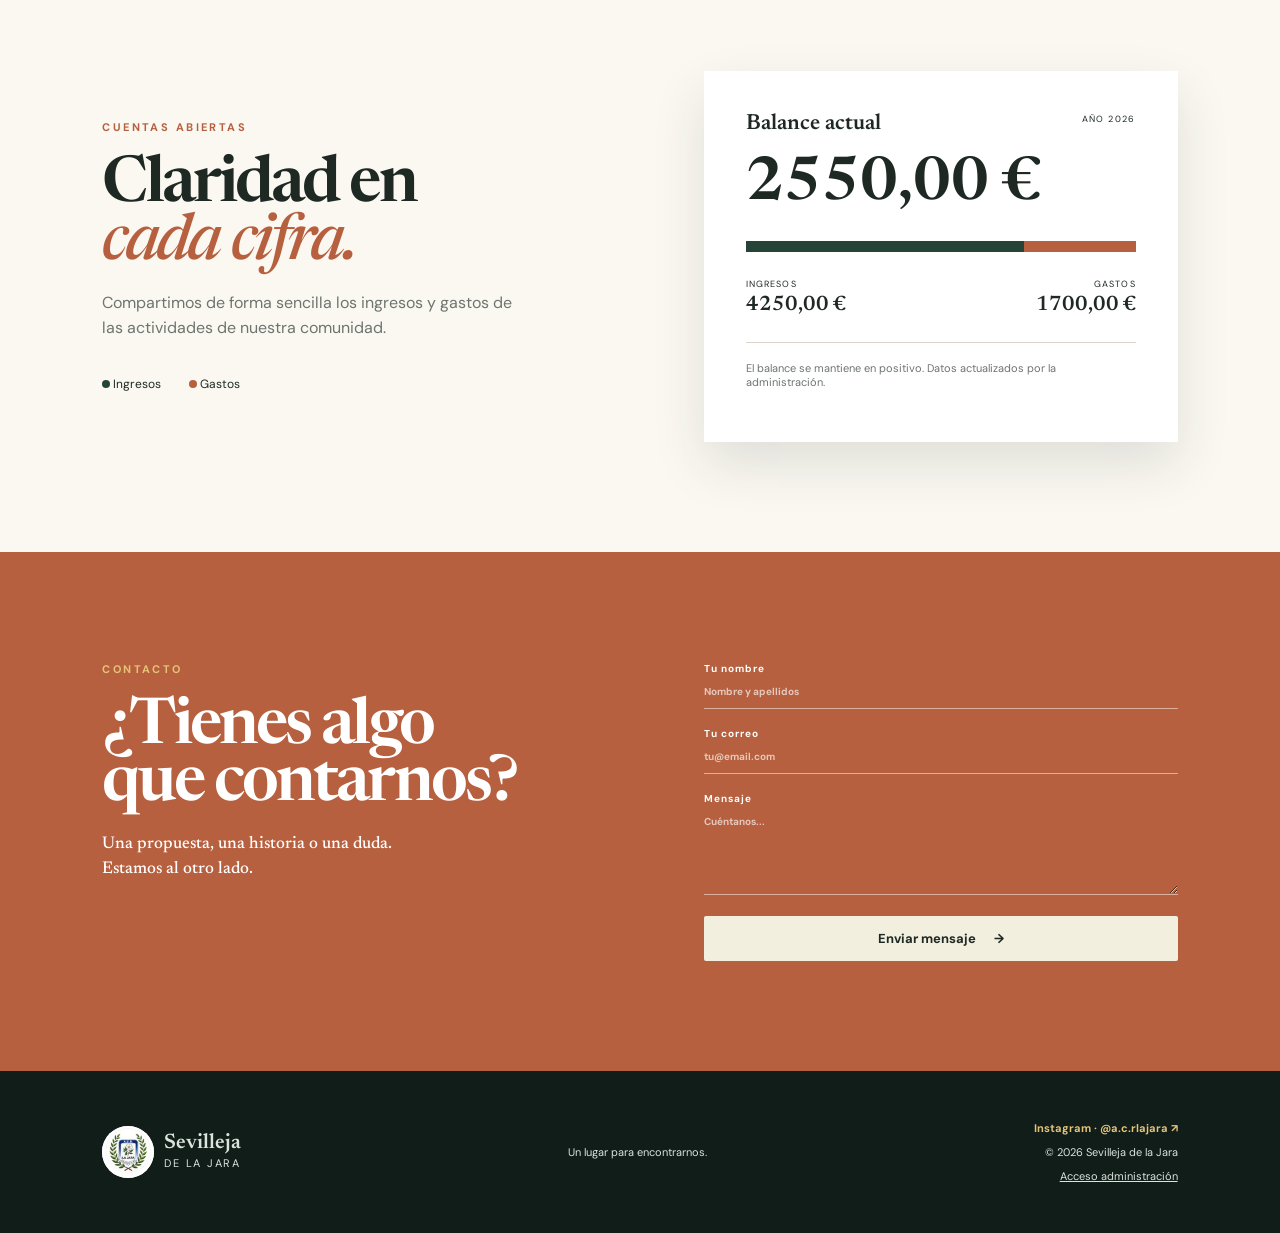
==== commit 71938ab5: "Añadir página completa del blog Añadir página completa del blog" ====
--- a/index.html
+++ b/index.html
@@ -48,11 +48,13 @@
     <section class="blog-section section" id="blog">
       <div class="section-heading"><div><span class="eyebrow">AL DÍA EN SEVILLEJA</span><h2>Historias de aquí</h2></div><span class="hand-note">Lo que pasa,<br>contado por nosotros ↘</span></div>
       <div id="blogGrid" class="blog-grid"></div>
+      <div class="all-blog-action"><a class="btn btn-dark" href="blog.html">Ver todas las entradas del blog <span>→</span></a></div>
     </section>
 
     <section class="events-section section" id="eventos">
       <div class="section-heading inverse"><div><span class="eyebrow light">AGENDA DEL PUEBLO</span><h2>Nos vemos aquí</h2></div><p>Apúntate en menos de un minuto.<br>Sin contraseñas, sin complicaciones.</p></div>
       <div id="eventsList" class="events-list"></div>
+      <div class="all-events-action"><a class="btn btn-cream" href="eventos.html">Todos los eventos disponibles <span>→</span></a></div>
     </section>
 
     <section class="balance-section section" id="balance">
@@ -79,7 +81,7 @@
   <div class="modal" id="adminModal" aria-hidden="true"><div class="modal-backdrop" data-close></div><section class="modal-card login-card"><button class="modal-close" data-close aria-label="Cerrar">×</button><img class="login-logo" src="assets/logo-acr-la-jara.png" alt="Logotipo de A.C.R. La Jara"><span class="eyebrow">ÁREA PRIVADA</span><h3>Hola de nuevo</h3><p>Acceso exclusivo para administración.</p><form id="loginForm"><label>Usuario<input name="username" required autocomplete="username"></label><label>Contraseña<input type="password" name="password" required autocomplete="current-password"></label><p class="login-hint">Demo: admin / Sevilleja2026</p><button class="btn btn-dark full" type="submit">Entrar al panel</button></form></section></div>
 
   <div id="adminPanel" class="admin-panel" aria-hidden="true">
-    <aside><a class="brand admin-brand" href="#"><img class="brand-logo" src="assets/logo-acr-la-jara.png" alt="Logotipo de A.C.R. La Jara"><span><strong>Sevilleja</strong><small>Administración</small></span></a><nav><button class="admin-tab active" data-tab="overview">⌂ Resumen</button><button class="admin-tab" data-tab="posts">✎ Blog</button><button class="admin-tab" data-tab="events">◫ Eventos</button><button class="admin-tab" data-tab="attendees">♙ Inscripciones</button><button class="admin-tab" data-tab="accounts">◒ Balance</button></nav><button id="logoutBtn" class="logout">Cerrar sesión →</button></aside>
+    <aside><a class="brand admin-brand" href="#"><img class="brand-logo" src="assets/logo-acr-la-jara.png" alt="Logotipo de A.C.R. La Jara"><span><strong>Sevilleja</strong><small>Administración</small></span></a><nav><button class="admin-tab active" data-tab="overview">⌂ Resumen</button><button class="admin-tab" data-tab="messages">✉ Buzón <span id="messageBadge" class="nav-badge"></span></button><button class="admin-tab" data-tab="posts">✎ Blog</button><button class="admin-tab" data-tab="events">◫ Eventos</button><button class="admin-tab" data-tab="attendees">♙ Inscripciones</button><button class="admin-tab" data-tab="accounts">◒ Balance</button></nav><button id="logoutBtn" class="logout">Cerrar sesión →</button></aside>
     <main class="admin-main"><header><div><small>PANEL DE ADMINISTRACIÓN</small><h2 id="adminTitle">Buenos días</h2></div><button id="closeAdmin" class="btn btn-outline">Ver web pública ↗</button></header><div id="adminContent"></div></main>
   </div>
 
--- a/styles.css
+++ b/styles.css
@@ -9,3 +9,62 @@
 .footer-instagram:hover{text-decoration:underline}
 @media(max-width:1000px){.header-actions .btn{display:none}}
 @media(max-width:700px){.brand-logo{width:46px;height:46px}.instagram-button span{display:none}.header-actions{margin-left:auto}.menu-toggle{margin-left:4px}}
+/* Buzón de administración */
+.nav-badge{display:none;min-width:20px;height:20px;margin-left:auto;padding:0 6px;border-radius:10px;background:var(--terra);color:#fff;text-align:center;font-size:10px;line-height:20px}
+.nav-badge.visible{display:inline-block}
+.section-note{margin:-14px 0 20px;color:var(--muted);font-size:12px}
+.message-list{display:grid;gap:14px}
+.message-card{position:relative;padding:24px 26px;border:1px solid #e5e2d8;background:#fff}
+.message-card.unread{border-left:4px solid var(--terra);background:#fffdf7}
+.message-head{display:flex;justify-content:space-between;gap:20px}
+.message-head h4{margin:7px 0 3px;font:600 22px Newsreader,serif}
+.message-head a{color:var(--terra);font-size:12px}
+.message-head time{color:var(--muted);font-size:10px;white-space:nowrap}
+.message-status{color:var(--muted);font-size:8px;font-weight:700;letter-spacing:.14em}
+.message-card.unread .message-status{color:var(--terra)}
+.message-card>p{max-width:820px;margin:20px 0;white-space:pre-wrap;color:#4f5853;font:500 16px/1.55 Newsreader,serif}
+.message-actions{display:flex;flex-wrap:wrap;gap:8px;align-items:center;padding-top:15px;border-top:1px solid #eee}
+.message-actions .btn{padding:8px 12px;font-size:11px}
+.mailbox-empty{background:#fff}
+@media(max-width:700px){.message-head{flex-direction:column}.message-actions{align-items:stretch}.message-actions>*{text-align:center;justify-content:center}}
+/* Control de aforo de eventos */
+.event-info .event-capacity{display:block;margin-top:9px;color:#d7e0da;font-size:10px;font-weight:700;letter-spacing:.05em}
+.event-info .event-capacity.full{color:#f0a98f}
+.event-row.is-full{background:rgba(255,255,255,.025)}
+.event-full{background:rgba(255,255,255,.1);color:#bdc9c3;cursor:not-allowed}
+.capacity-count{display:inline-block;padding:5px 8px;border-radius:2px;background:#e7ede9;color:var(--green);font-size:10px;font-weight:700}
+.capacity-count.full{background:#f5e3dd;color:var(--danger)}
+/* Página completa de eventos */
+.all-events-action{display:flex;justify-content:center;margin-top:42px}
+.all-events-action .btn{min-width:260px}
+.events-page-nav{display:flex;align-items:center;gap:28px;margin-left:auto;font-size:12px;font-weight:700}
+.events-page-hero{padding:100px 8vw 90px;background:var(--deep);color:#fff}
+.events-page-hero h1{margin:0;font:600 clamp(54px,7vw,92px)/.9 Newsreader,serif;letter-spacing:-.045em}
+.events-page-hero h1 em{color:#e7c27a;font-weight:500}
+.events-page-hero p{max-width:570px;margin:28px 0 0;color:#c4cec8;font:500 18px/1.55 Newsreader,serif}
+.events-catalog{background:var(--paper)}
+.catalog-heading{display:flex;align-items:end;justify-content:space-between;margin-bottom:42px}
+.catalog-heading h2{font-size:clamp(44px,5vw,68px)}
+.event-count{padding:9px 14px;border:1px solid var(--line);font-size:11px;font-weight:700;letter-spacing:.08em;text-transform:uppercase}
+.full-events-list{border-top-color:var(--line)}
+.full-events-list .event-row{border-bottom-color:var(--line);color:var(--ink)}
+.full-events-list .event-date{border-right-color:var(--line)}
+.full-events-list .event-info>span,.full-events-list .event-place{color:var(--muted)}
+.full-events-list .event-info .event-capacity{color:var(--green)}
+.full-events-list .event-info .event-capacity.full{color:var(--danger)}
+.full-events-list .event-row.is-full{background:#f3f0e7}
+.full-events-list .event-full{background:#dedbd1;color:#7a7d78}
+@media(max-width:700px){.events-page-nav .instagram-button{display:none}.events-page-hero{padding:75px 7vw}.catalog-heading{display:block}.event-count{display:inline-block;margin-top:20px}.all-events-action .btn{width:100%}}
+/* Página completa del blog */
+.all-blog-action{display:flex;justify-content:center;margin-top:42px}
+.all-blog-action .btn{min-width:280px}
+.blog-page-hero{padding:100px 8vw 90px;background:var(--terra);color:#fff}
+.blog-page-hero h1{margin:0;max-width:950px;font:600 clamp(54px,7vw,92px)/.9 Newsreader,serif;letter-spacing:-.045em}
+.blog-page-hero h1 em{color:#f0d49c;font-weight:500}
+.blog-page-hero p{max-width:570px;margin:28px 0 0;color:#f4dfd5;font:500 18px/1.55 Newsreader,serif}
+.blog-catalog{background:#e9e5d6}
+.full-blog-grid .post-card{scroll-margin-top:110px}
+.full-blog-grid .post-image{height:280px}
+.full-blog-grid .post-body p{display:block;overflow:visible;color:#525b56;-webkit-line-clamp:unset}
+.full-blog-grid>.empty{grid-column:1/-1;background:var(--paper)}
+@media(max-width:700px){.blog-page-hero{padding:75px 7vw}.all-blog-action .btn{width:100%}.full-blog-grid .post-image{height:220px}}
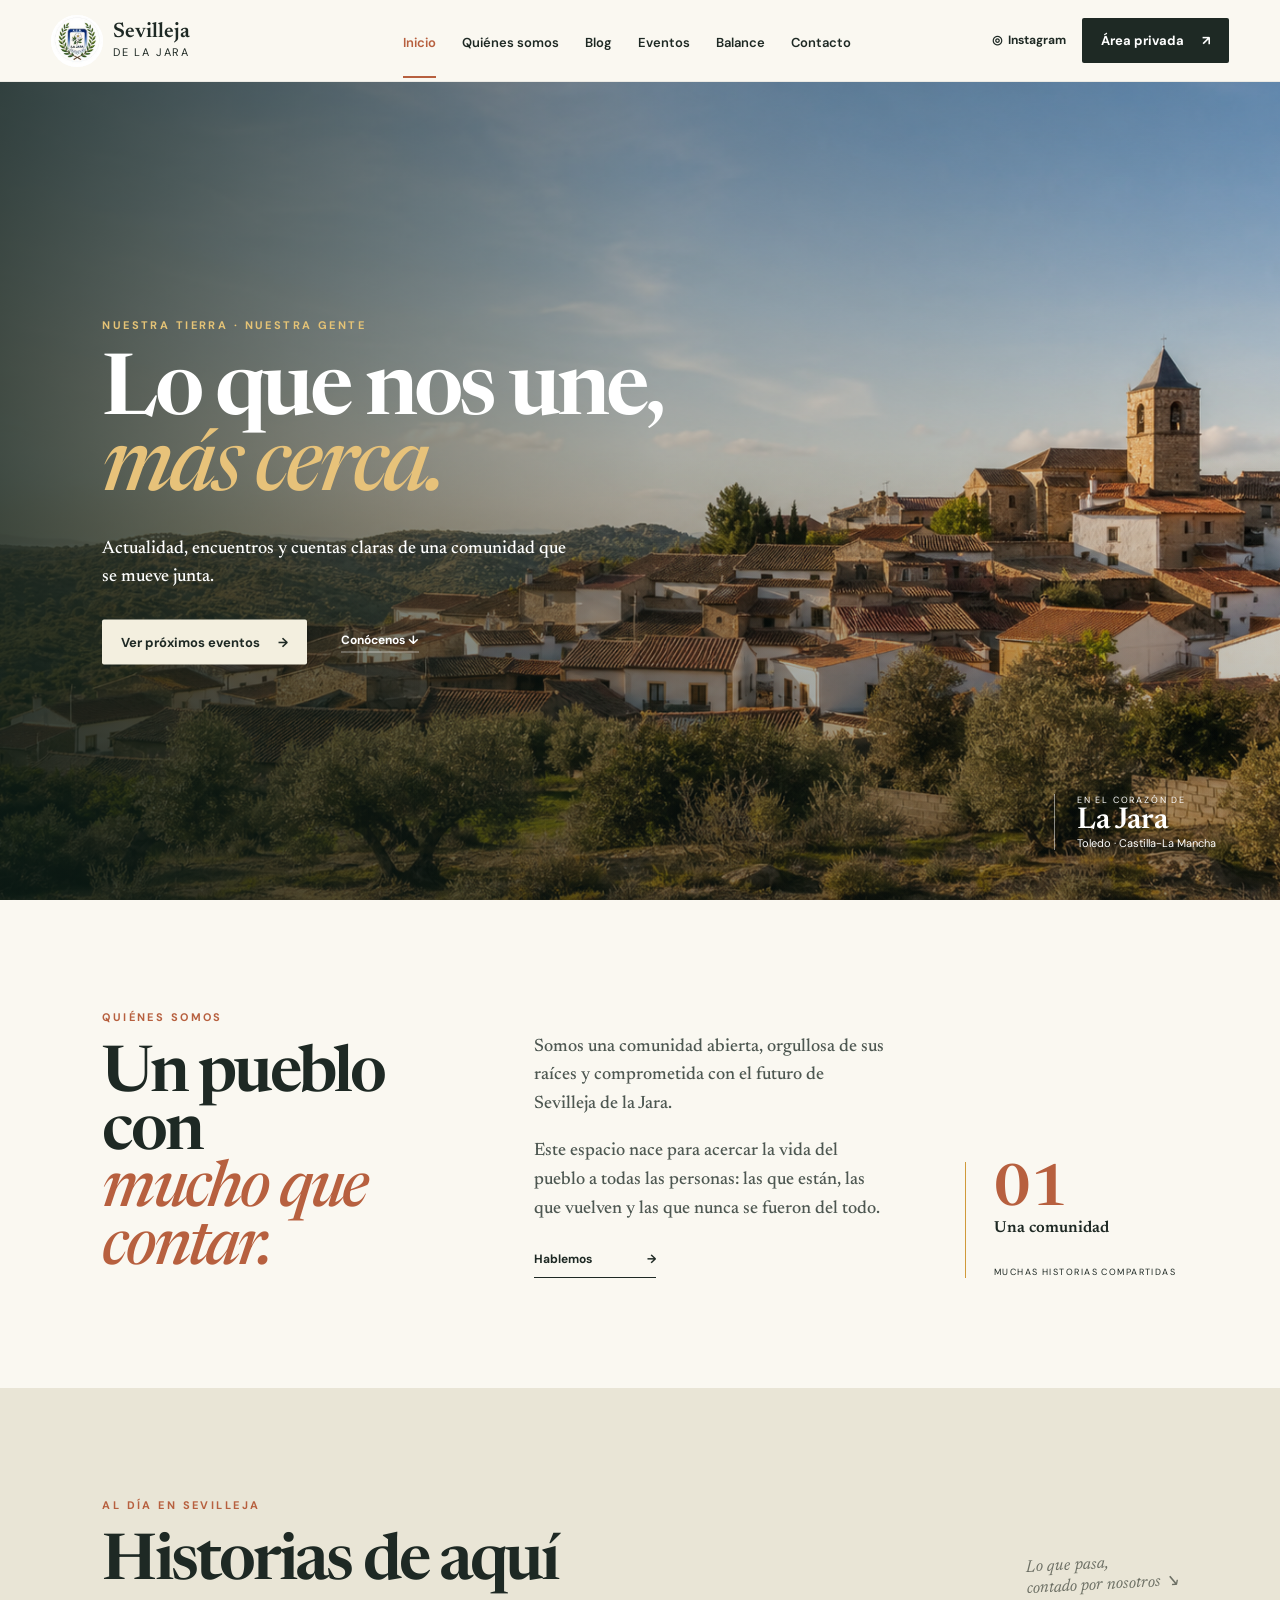
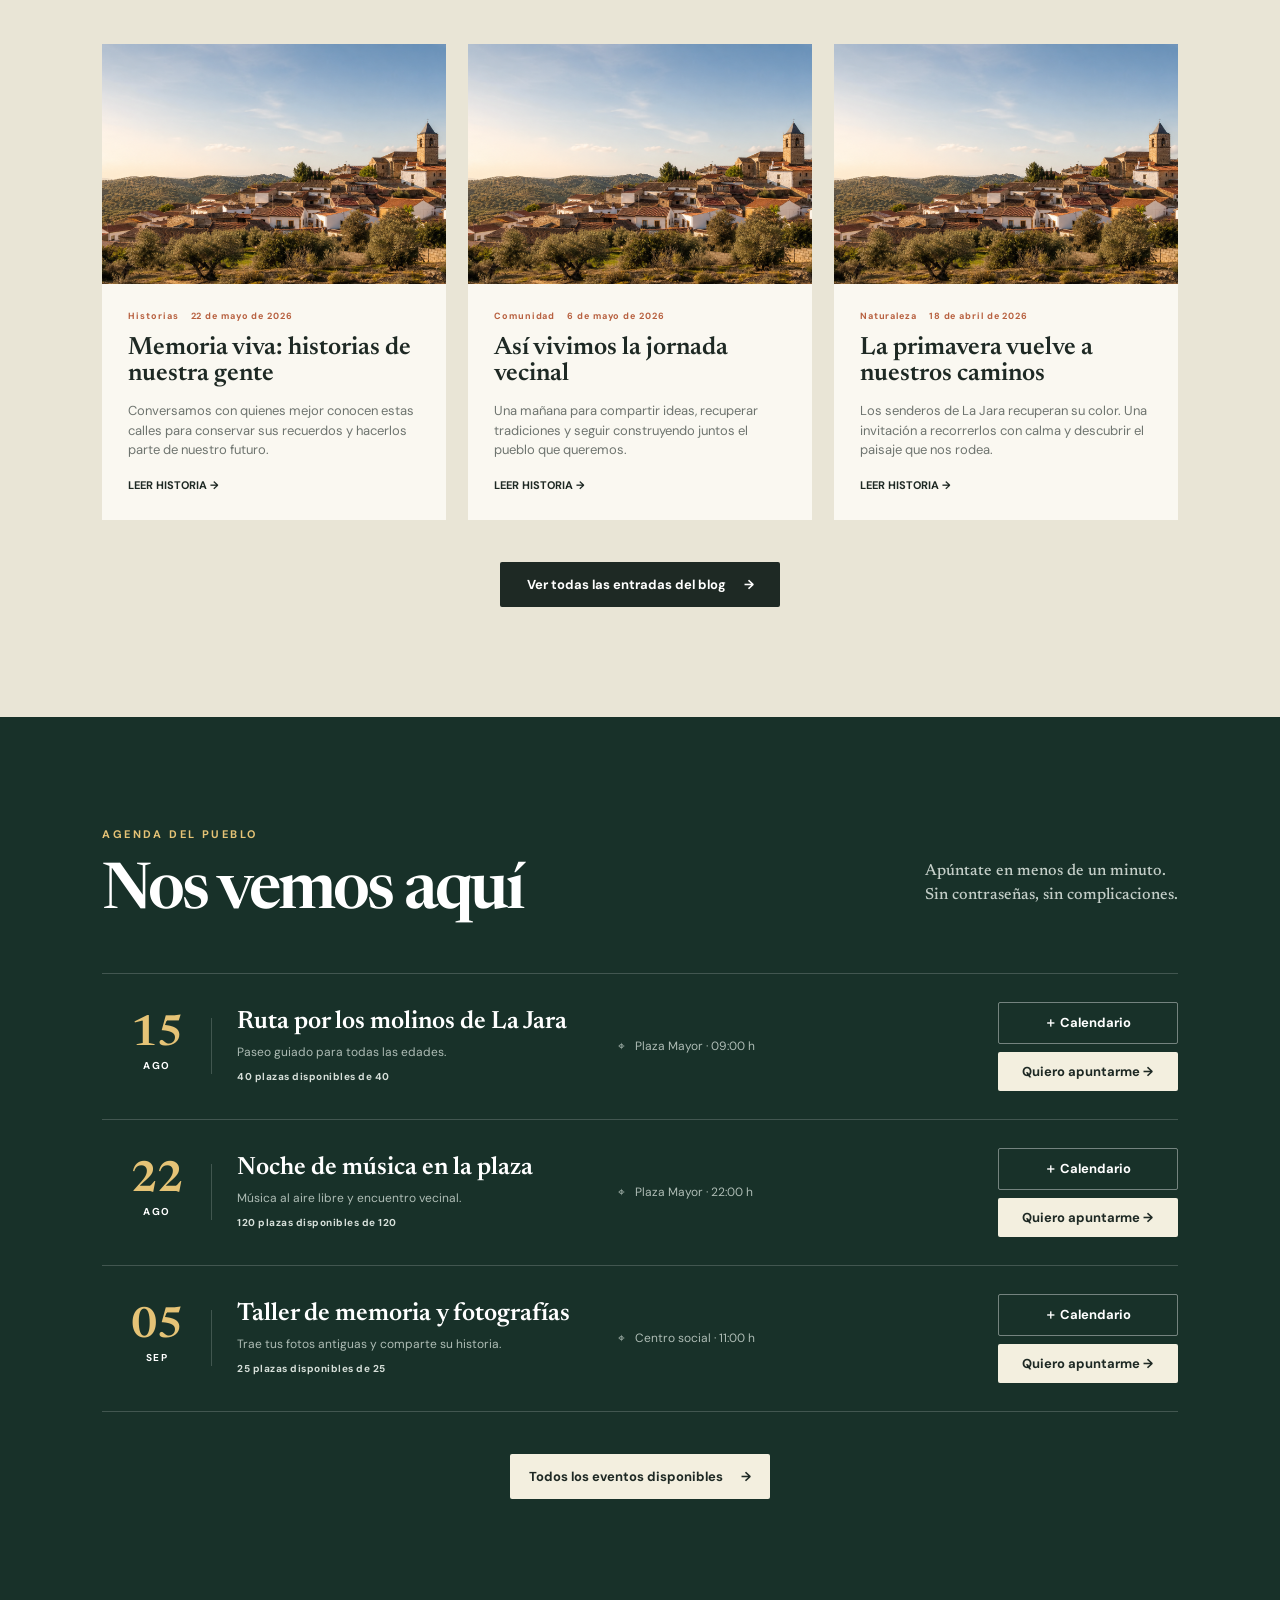
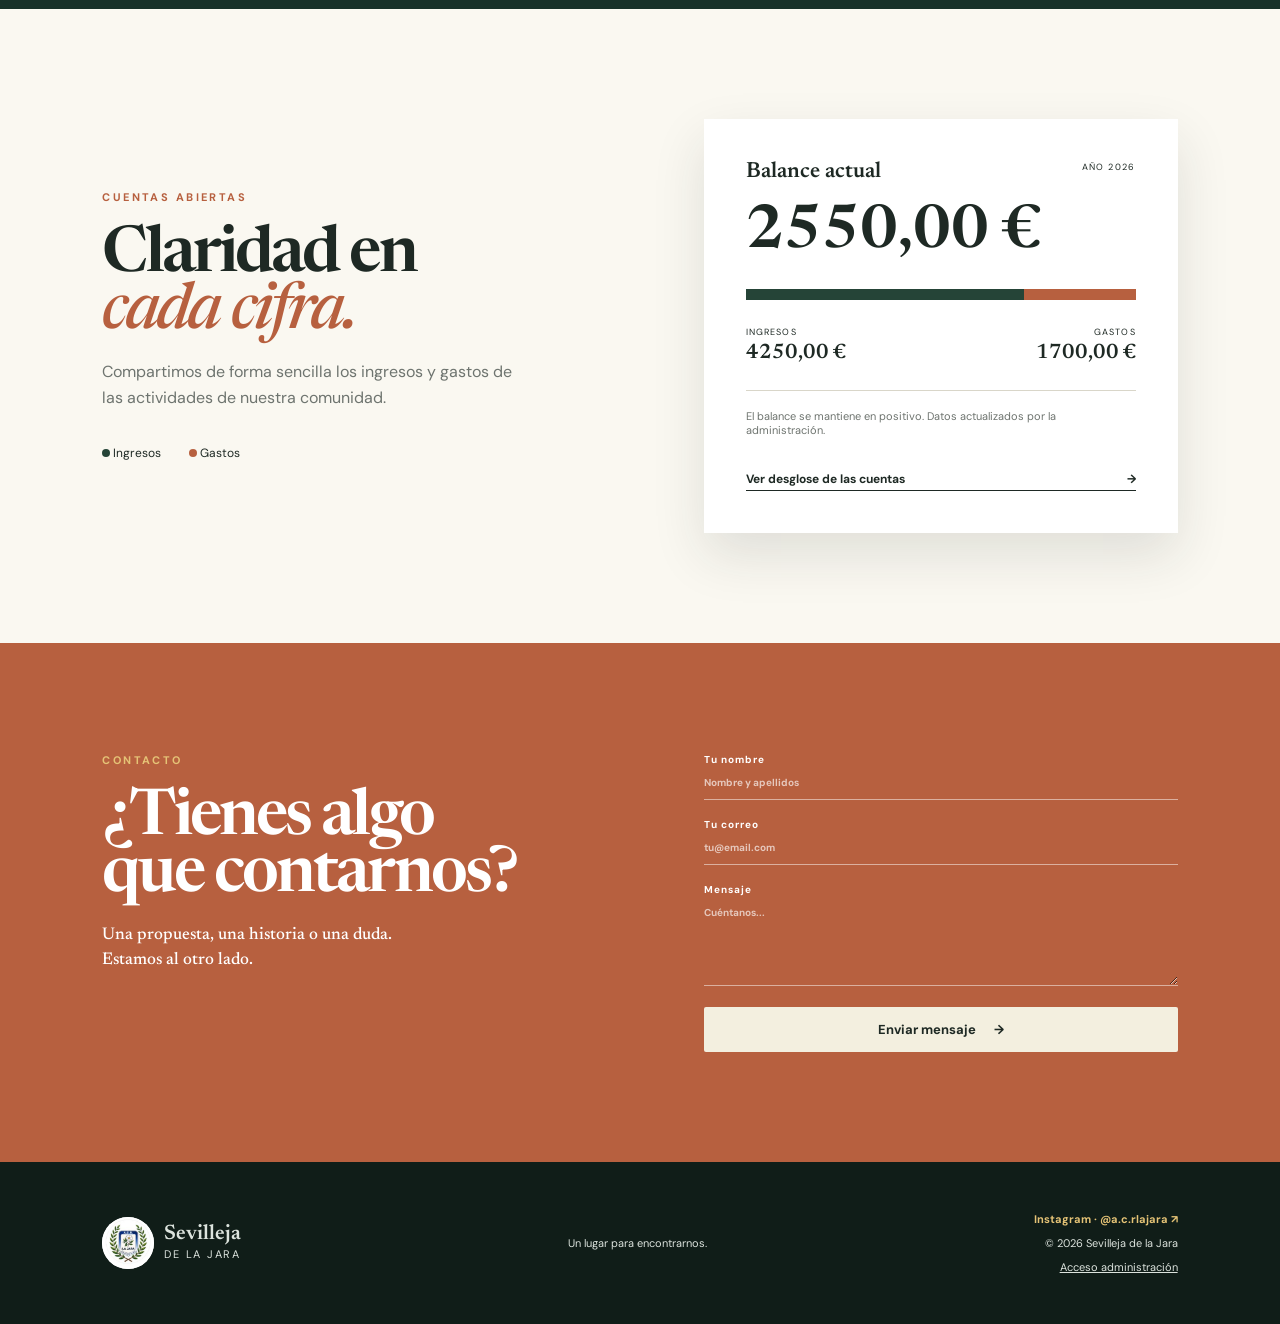
==== commit 1320591c: "Añadir desglose público de cuentas Añadir desglose público de cuentas" ====
--- a/index.html
+++ b/index.html
@@ -65,6 +65,7 @@
         <div class="bar"><i id="incomeBar"></i><i id="expenseBar"></i></div>
         <div class="balance-numbers"><span><small>INGRESOS</small><b id="totalIncome">0,00 €</b></span><span><small>GASTOS</small><b id="totalExpense">0,00 €</b></span></div>
         <p id="balanceMessage">Datos actualizados por la administración.</p>
+        <a class="balance-detail-link" href="balance.html">Ver desglose de las cuentas <span>→</span></a>
       </div>
     </section>
 
@@ -75,6 +76,8 @@
   </main>
 
   <footer><a class="brand footer-brand" href="#inicio"><img class="brand-logo" src="assets/logo-acr-la-jara.png" alt="Logotipo de A.C.R. La Jara"><span><strong>Sevilleja</strong><small>de la Jara</small></span></a><p>Un lugar para encontrarnos.</p><div><a class="footer-instagram" href="https://www.instagram.com/a.c.rlajara/" target="_blank" rel="noopener noreferrer">Instagram · @a.c.rlajara ↗</a><span>© <span id="year"></span> Sevilleja de la Jara</span><button class="link-button admin-open">Acceso administración</button></div></footer>
+
+  <div class="modal" id="postModal" aria-hidden="true"><div class="modal-backdrop" data-close></div><article class="modal-card article-modal-card"><button class="modal-close article-modal-close" data-close aria-label="Cerrar">×</button><img id="postModalImage" class="article-modal-image" src="" alt=""><div class="article-modal-content"><div class="post-meta"><span id="postModalCategory"></span><span id="postModalDate"></span></div><h3 id="postModalTitle"></h3><p id="postModalText"></p></div></article></div>
 
   <div class="modal" id="signupModal" aria-hidden="true"><div class="modal-backdrop" data-close></div><section class="modal-card"><button class="modal-close" data-close aria-label="Cerrar">×</button><span class="eyebrow">INSCRIPCIÓN</span><h3 id="signupTitle">Apúntate al evento</h3><p>Solo necesitamos tres datos. No tendrás que crear una cuenta.</p><form id="signupForm"><input type="hidden" name="eventId"><div class="form-grid"><label>Nombre<input name="firstName" required autocomplete="given-name"></label><label>Apellidos<input name="lastName" required autocomplete="family-name"></label></div><label>Fecha de nacimiento<input type="date" name="birthDate" required></label><label class="check"><input type="checkbox" required> <span>Acepto el uso de estos datos únicamente para gestionar mi participación en el evento.</span></label><button class="btn btn-dark full" type="submit">Confirmar inscripción</button></form></section></div>
 
--- a/styles.css
+++ b/styles.css
@@ -65,6 +65,53 @@
 .blog-catalog{background:#e9e5d6}
 .full-blog-grid .post-card{scroll-margin-top:110px}
 .full-blog-grid .post-image{height:280px}
-.full-blog-grid .post-body p{display:block;overflow:visible;color:#525b56;-webkit-line-clamp:unset}
+.full-blog-grid .post-body p{color:#525b56}
 .full-blog-grid>.empty{grid-column:1/-1;background:var(--paper)}
 @media(max-width:700px){.blog-page-hero{padding:75px 7vw}.all-blog-action .btn{width:100%}.full-blog-grid .post-image{height:220px}}
+/* Integración con el calendario del dispositivo */
+.event-actions{display:flex;flex-direction:column;gap:8px;min-width:180px}
+.event-actions .btn{width:100%;padding:11px 14px;white-space:nowrap}
+.btn-calendar{border:1px solid rgba(255,255,255,.4);background:transparent;color:#fff}
+.btn-calendar:hover{border-color:#e5c376;color:#e5c376}
+.full-events-list .btn-calendar{border-color:var(--line);background:#fff;color:var(--ink)}
+.full-events-list .btn-calendar:hover{border-color:var(--terra);color:var(--terra)}
+@media(max-width:700px){.event-actions{grid-column:2;width:100%;min-width:0}.event-actions .btn{grid-column:auto}}
+/* Lectura ampliada de las entradas del blog */
+body.modal-open{overflow:hidden}
+.read-more{border:0;background:transparent;padding:0;cursor:pointer;text-align:left}
+.read-more:hover{color:var(--terra)}
+.article-modal-card{width:min(920px,100%);padding:0;background:var(--paper)}
+.article-modal-image{display:block;width:100%;height:360px;object-fit:cover;background:#ccd3c8}
+.article-modal-content{padding:42px 54px 50px}
+.article-modal-content h3{margin:14px 0 24px;font:600 clamp(36px,5vw,58px)/.98 Newsreader,serif;letter-spacing:-.025em}
+.article-modal-content>p{margin:0;color:#4e5852;white-space:pre-wrap;font:500 18px/1.7 Newsreader,serif}
+.article-modal-close{top:18px;right:18px;width:40px;height:40px;border-radius:50%;background:rgba(255,255,255,.94);box-shadow:0 3px 15px rgba(0,0,0,.15);line-height:36px}
+@media(max-width:700px){.article-modal-card{max-height:92vh}.article-modal-image{height:220px}.article-modal-content{padding:28px 24px 34px}.article-modal-content h3{font-size:36px}.article-modal-content>p{font-size:16px}}
+/* Desglose público de las cuentas */
+.balance-detail-link{display:flex;justify-content:space-between;align-items:center;margin-top:20px;padding:14px 0 3px;border-bottom:1px solid var(--ink);font-size:12px;font-weight:700}
+.balance-detail-link:hover{color:var(--terra);border-color:var(--terra)}
+.balance-page-hero{padding:100px 8vw 90px;background:var(--green);color:#fff}
+.balance-page-hero h1{margin:0;font:600 clamp(54px,7vw,92px)/.9 Newsreader,serif;letter-spacing:-.045em}
+.balance-page-hero h1 em{color:#e7c27a;font-weight:500}
+.balance-page-hero p{max-width:600px;margin:28px 0 0;color:#ced8d2;font:500 18px/1.55 Newsreader,serif}
+.public-accounts{background:#f0ede3}
+.balance-filter{display:grid;grid-template-columns:1fr 1fr auto auto;gap:14px;align-items:end;margin-bottom:12px;padding:24px;background:#fff;border:1px solid #e5e2d8}
+.balance-filter label{color:var(--muted);font-size:10px;font-weight:700;letter-spacing:.1em;text-transform:uppercase}
+.balance-filter input{display:block;width:100%;margin-top:8px;padding:12px;border:1px solid var(--line);background:var(--paper);color:var(--ink)}
+.filter-message{min-height:20px;margin:10px 0 25px;color:var(--muted);font-size:12px}
+.public-balance-summary{display:grid;grid-template-columns:repeat(3,1fr);gap:16px;margin-bottom:28px}
+.public-balance-summary article{padding:26px;background:#fff;border:1px solid #e5e2d8}
+.public-balance-summary article.total-card{background:var(--deep);color:#fff}
+.public-balance-summary small{display:block;margin-bottom:10px;color:var(--muted);font-size:9px;font-weight:700;letter-spacing:.13em}
+.public-balance-summary .total-card small{color:#b8c7bf}
+.public-balance-summary strong{font:600 clamp(28px,3vw,42px) Newsreader,serif}
+.public-table-wrap{overflow-x:auto;border:1px solid #e5e2d8}
+.public-data-table{min-width:680px}
+.public-data-table th:last-child,.public-data-table td:last-child{text-align:right}
+.public-data-table td{padding:17px 14px}
+.public-type{display:inline-block;padding:5px 8px;font-size:10px;font-weight:700}
+.public-type.income{background:#e1ece5;color:#347157}
+.public-type.expense{background:#f5e3dd;color:var(--danger)}
+.no-results{text-align:center!important;padding:45px!important;color:var(--muted)}
+@media(max-width:850px){.balance-filter{grid-template-columns:1fr 1fr}.public-balance-summary{grid-template-columns:1fr}}
+@media(max-width:700px){.balance-page-hero{padding:75px 7vw}.balance-filter{grid-template-columns:1fr}.balance-filter .btn{width:100%}}
